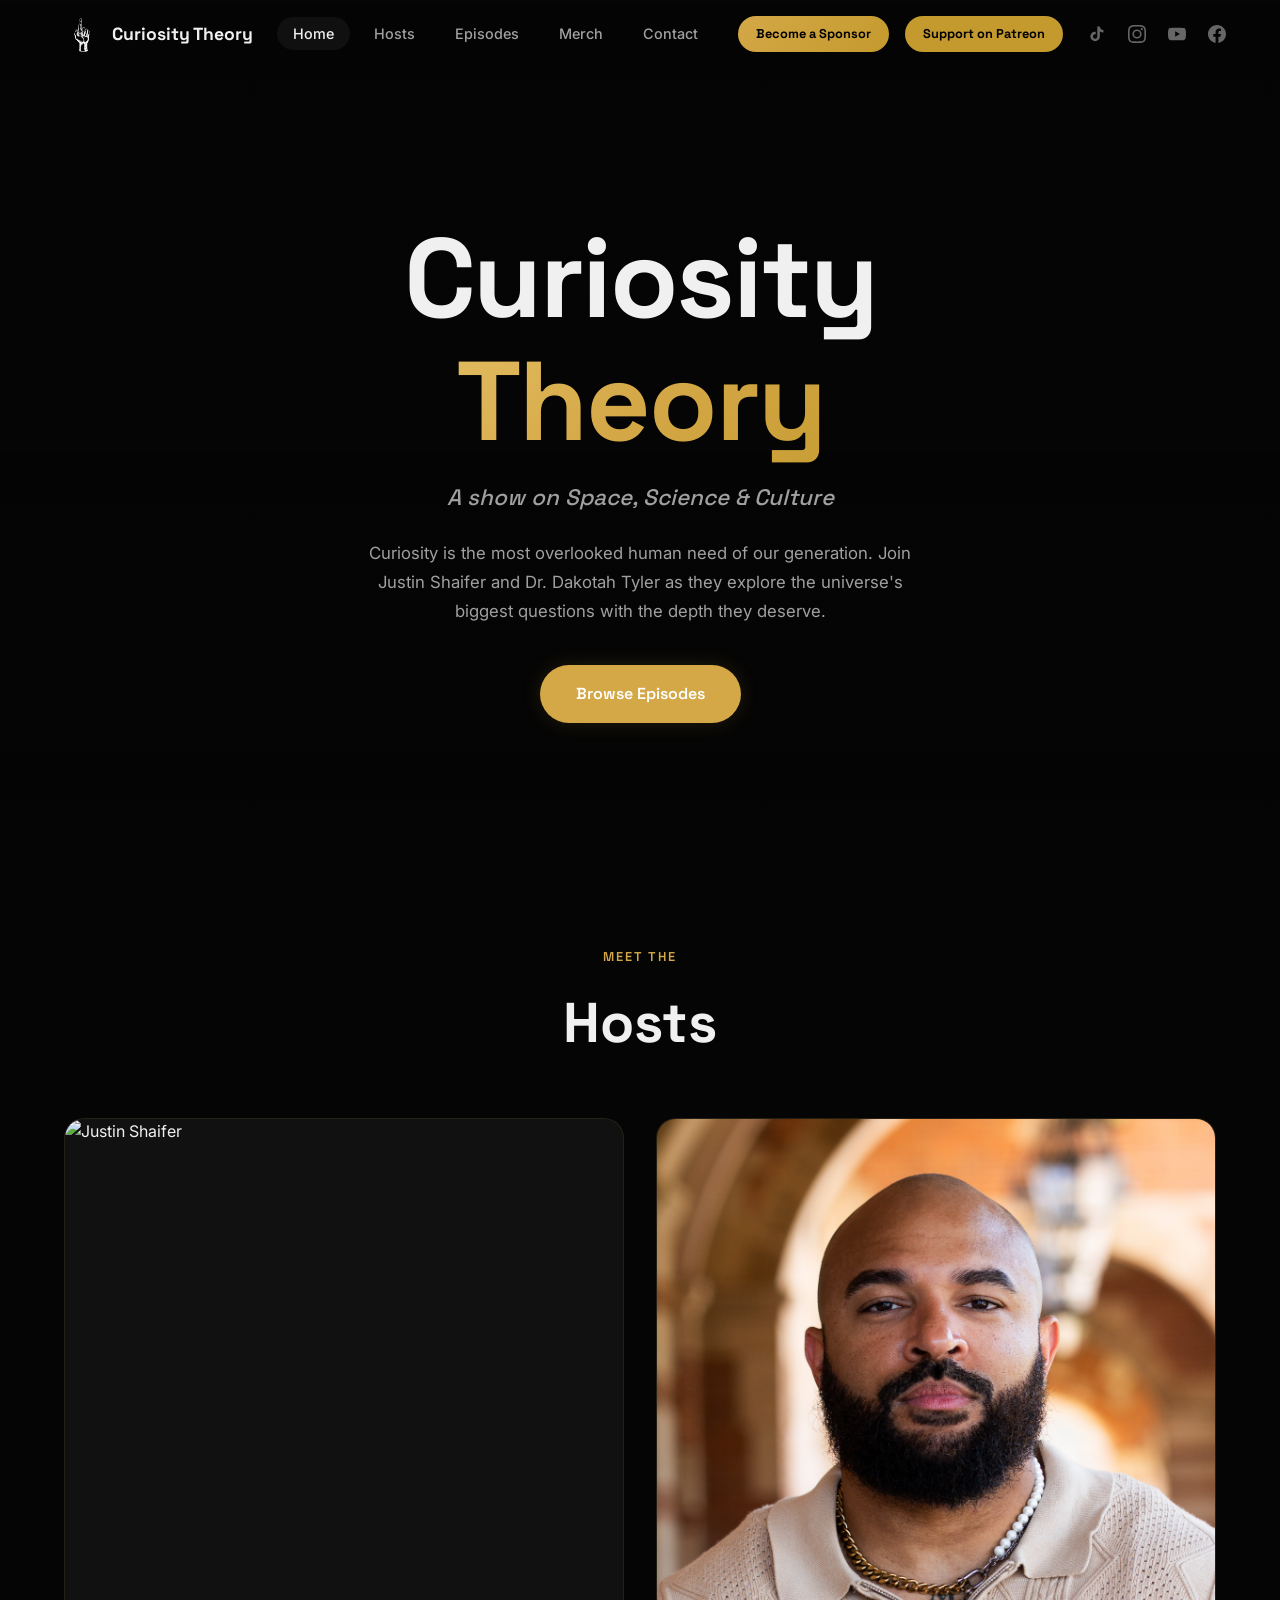
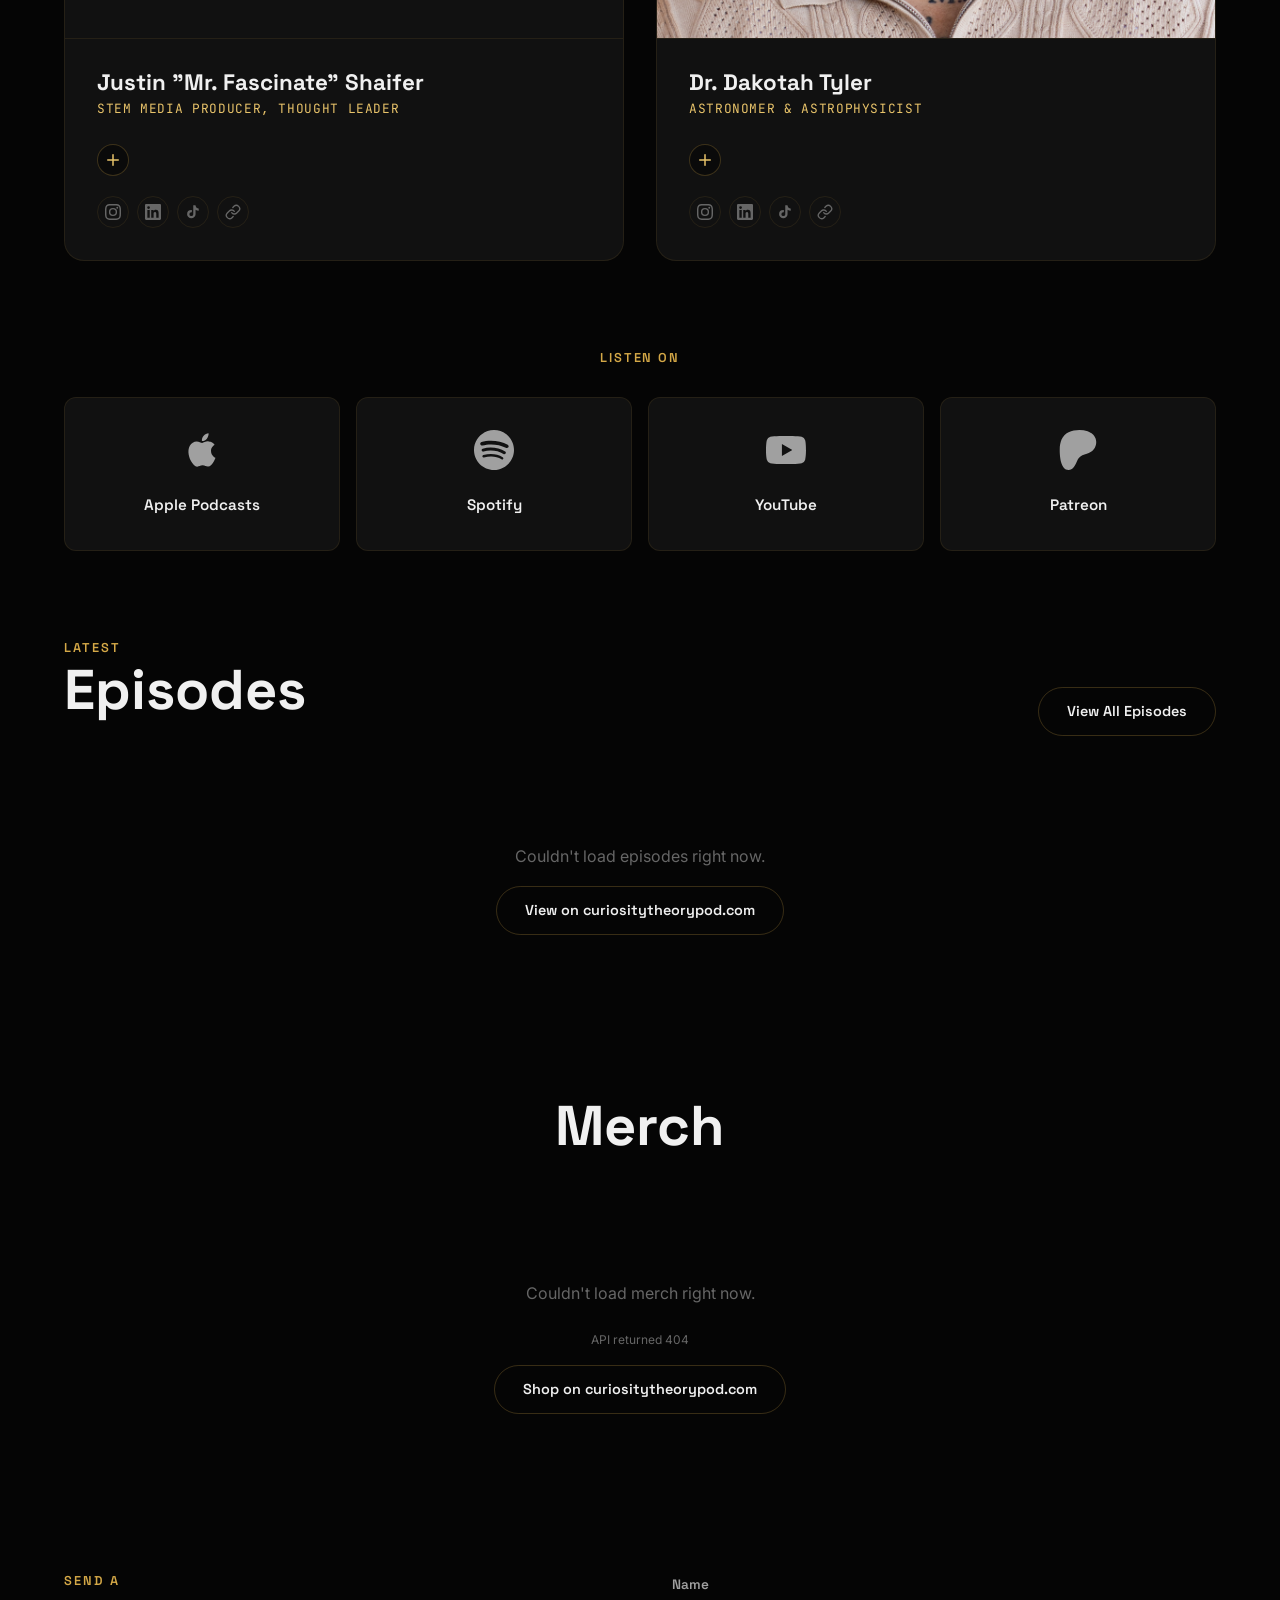
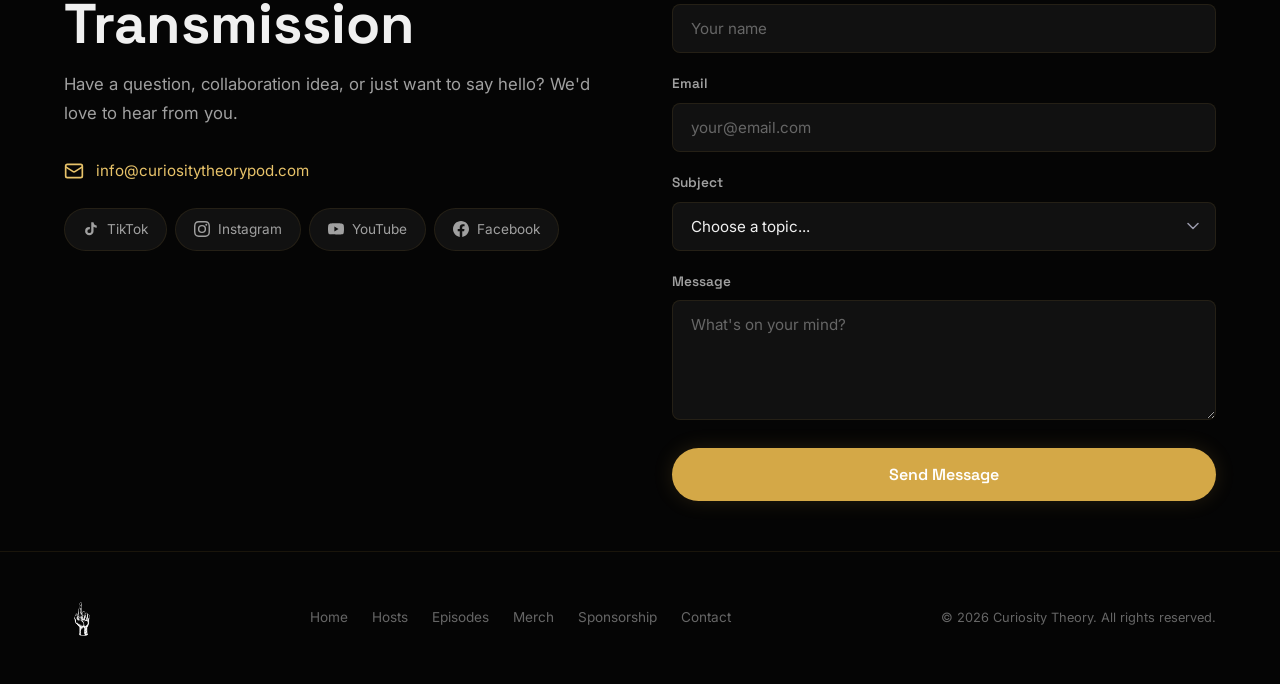
==== curiosity-theory/index.html @ e648d000 "Add sponsorship page with tiers, metrics, reviews, and prominent nav button - Create sponsorship.htm" ====
<!DOCTYPE html>
<html lang="en">
<head>
  <meta charset="UTF-8">
  <meta name="viewport" content="width=device-width, initial-scale=1.0">
  <title>Curiosity Theory Podcast — Wonder with Rigor</title>
  <meta name="description" content="Join Justin Shaifer and Dr. Dakotah Tyler as they explore space, science, and culture with the depth they deserve. Young, Black, and Rigorous.">
  <meta name="keywords" content="Curiosity Theory, podcast, science, space, culture, Justin Shaifer, Dakotah Tyler, Black scientists, STEM">
  <meta name="author" content="Curiosity Theory">
  <meta name="theme-color" content="#0a0a0f">
  <link rel="canonical" href="https://curiositytheorypod.com">

  <!-- Open Graph -->
  <meta property="og:type" content="website">
  <meta property="og:title" content="Curiosity Theory Podcast — Wonder with Rigor">
  <meta property="og:description" content="Join Justin Shaifer and Dr. Dakotah Tyler as they explore space, science, and culture with the depth they deserve.">
  <meta property="og:url" content="https://curiositytheorypod.com">
  <meta property="og:image" content="https://curiositytheorypod.com/the-hand-outline.png">
  <meta property="og:site_name" content="Curiosity Theory">

  <!-- Twitter Card -->
  <meta name="twitter:card" content="summary">
  <meta name="twitter:title" content="Curiosity Theory Podcast — Wonder with Rigor">
  <meta name="twitter:description" content="Join Justin Shaifer and Dr. Dakotah Tyler as they explore space, science, and culture with the depth they deserve.">
  <meta name="twitter:image" content="https://curiositytheorypod.com/the-hand-outline.png">
  <link rel="preconnect" href="https://fonts.googleapis.com">
  <link rel="preconnect" href="https://fonts.gstatic.com" crossorigin>
  <link href="https://fonts.googleapis.com/css2?family=Space+Grotesk:wght@400;500;600;700&family=Inter:wght@400;500;600&family=JetBrains+Mono:wght@400;500&display=swap" rel="stylesheet">
  <link rel="icon" type="image/png" href="the-hand-outline.png">
  <link rel="stylesheet" href="styles.css">
</head>
<body>
  <!-- Video background -->
  <div id="video-bg">
    <video autoplay muted loop playsinline>
      <source src="into-the-void-journey-through-space-SBV-308483594-HD.mp4" type="video/mp4">
    </video>
    <div id="video-bg-overlay"></div>
  </div>

  <!-- Navigation -->
  <nav class="navbar" id="navbar">
    <div class="nav-inner">
      <a href="#" class="nav-logo">
        <img src="the-hand-outline.png" alt="CT" class="logo-icon-img">
        <span class="logo-text">Curiosity Theory</span>
      </a>
      <ul class="nav-links" id="navLinks">
        <li><a href="#home" class="nav-link active">Home</a></li>
        <li><a href="#hosts" class="nav-link">Hosts</a></li>
        <li><a href="#episodes" class="nav-link">Episodes</a></li>
        <li><a href="#merch" class="nav-link">Merch</a></li>
        <li><a href="#contact" class="nav-link">Contact</a></li>
      </ul>
      <div class="nav-actions">
        <a href="sponsorship.html" class="btn btn-sponsor btn-sm">Become a Sponsor</a>
        <a href="https://www.patreon.com/curiositytheory" target="_blank" rel="noopener" class="btn btn-accent btn-sm">Support on Patreon</a>
        <div class="nav-socials">
          <a href="https://www.tiktok.com/@curiositytheorypod" target="_blank" rel="noopener" aria-label="TikTok" class="social-icon">
            <svg width="18" height="18" viewBox="0 0 24 24" fill="currentColor"><path d="M19.59 6.69a4.83 4.83 0 01-3.77-4.25V2h-3.45v13.67a2.89 2.89 0 01-2.88 2.5 2.89 2.89 0 01-2.89-2.89 2.89 2.89 0 012.89-2.89c.28 0 .54.04.79.1v-3.5a6.37 6.37 0 00-.79-.05A6.34 6.34 0 003.15 15.2a6.34 6.34 0 006.34 6.34 6.34 6.34 0 006.34-6.34V8.56a8.24 8.24 0 004.76 1.49V6.69h-1z"/></svg>
          </a>
          <a href="https://www.instagram.com/curiositytheorypod" target="_blank" rel="noopener" aria-label="Instagram" class="social-icon">
            <svg width="18" height="18" viewBox="0 0 24 24" fill="currentColor"><path d="M12 2.163c3.204 0 3.584.012 4.85.07 3.252.148 4.771 1.691 4.919 4.919.058 1.265.069 1.645.069 4.849 0 3.205-.012 3.584-.069 4.849-.149 3.225-1.664 4.771-4.919 4.919-1.266.058-1.644.07-4.85.07-3.204 0-3.584-.012-4.849-.07-3.26-.149-4.771-1.699-4.919-4.92-.058-1.265-.07-1.644-.07-4.849 0-3.204.013-3.583.07-4.849.149-3.227 1.664-4.771 4.919-4.919 1.266-.057 1.645-.069 4.849-.069zM12 0C8.741 0 8.333.014 7.053.072 2.695.272.273 2.69.073 7.052.014 8.333 0 8.741 0 12c0 3.259.014 3.668.072 4.948.2 4.358 2.618 6.78 6.98 6.98C8.333 23.986 8.741 24 12 24c3.259 0 3.668-.014 4.948-.072 4.354-.2 6.782-2.618 6.979-6.98.059-1.28.073-1.689.073-4.948 0-3.259-.014-3.667-.072-4.947-.196-4.354-2.617-6.78-6.979-6.98C15.668.014 15.259 0 12 0zm0 5.838a6.162 6.162 0 100 12.324 6.162 6.162 0 000-12.324zM12 16a4 4 0 110-8 4 4 0 010 8zm6.406-11.845a1.44 1.44 0 100 2.881 1.44 1.44 0 000-2.881z"/></svg>
          </a>
          <a href="https://www.youtube.com/@curiositytheorypod" target="_blank" rel="noopener" aria-label="YouTube" class="social-icon">
            <svg width="18" height="18" viewBox="0 0 24 24" fill="currentColor"><path d="M23.498 6.186a3.016 3.016 0 00-2.122-2.136C19.505 3.545 12 3.545 12 3.545s-7.505 0-9.377.505A3.017 3.017 0 00.502 6.186C0 8.07 0 12 0 12s0 3.93.502 5.814a3.016 3.016 0 002.122 2.136c1.871.505 9.376.505 9.376.505s7.505 0 9.377-.505a3.015 3.015 0 002.122-2.136C24 15.93 24 12 24 12s0-3.93-.502-5.814zM9.545 15.568V8.432L15.818 12l-6.273 3.568z"/></svg>
          </a>
          <a href="https://www.facebook.com/p/Curiosity-Theory-61577271295288/" target="_blank" rel="noopener" aria-label="Facebook" class="social-icon">
            <svg width="18" height="18" viewBox="0 0 24 24" fill="currentColor"><path d="M24 12.073c0-6.627-5.373-12-12-12s-12 5.373-12 12c0 5.99 4.388 10.954 10.125 11.854v-8.385H7.078v-3.47h3.047V9.43c0-3.007 1.792-4.669 4.533-4.669 1.312 0 2.686.235 2.686.235v2.953H15.83c-1.491 0-1.956.925-1.956 1.874v2.25h3.328l-.532 3.47h-2.796v8.385C19.612 23.027 24 18.062 24 12.073z"/></svg>
          </a>
        </div>
      </div>
      <button class="mobile-toggle" id="mobileToggle" aria-label="Toggle menu">
        <span></span><span></span><span></span>
      </button>
    </div>
  </nav>

  <!-- Hero Section -->
  <section class="hero" id="home">
    <div class="hero-video-wrapper">
      <video class="hero-video" autoplay muted loop playsinline>
        <source src="Curiosity%20Theory.mp4" type="video/mp4">
      </video>
      <div class="hero-video-overlay"></div>
    </div>
    <div class="hero-content">
      <h1 class="hero-title">
        <span class="title-line">Curiosity</span>
        <span class="title-line accent">Theory</span>
      </h1>
      <p class="hero-tagline">A show on Space, Science &amp; Culture</p>
      <p class="hero-description">
        Curiosity is the most overlooked human need of our generation.
        Join Justin Shaifer and Dr. Dakotah Tyler as they explore the universe's
        biggest questions with the depth they deserve.
      </p>
      <div class="hero-cta">
        <a href="#episodes" class="btn btn-primary btn-lg">Browse Episodes</a>
      </div>
    </div>
  </section>

  <!-- Hosts Section -->
  <section class="hosts" id="hosts">
    <div class="container">
      <div class="section-header centered">
        <h2 class="section-label">Meet the</h2>
        <h3 class="section-title">Hosts</h3>
      </div>
      <div class="host-grid">
        <div class="host-card">
          <div class="host-image-wrapper">
            <img src="DSC00633.jpg" alt="Justin Shaifer" class="host-image">
          </div>
          <div class="host-info">
            <h4 class="host-name">Justin "Mr. Fascinate" Shaifer</h4>
            <p class="host-title">STEM Media Producer, Thought Leader</p>
            <div class="host-bio-wrapper">
              <p class="host-bio">
                Justin "Mr. Fascinate" Shaifer is the Science and Technology thought leader, STEM educator, media personality and keynote speaker on a mission to empower the world with innovation. At Fascinate Media, he serves as both executive producer and on-camera talent, creating inspiring content about innovation, AI &amp; STEM literacy, and the Future of Work. His roster of past clients and collaborators include LinkedIn, Intuit, NVIDIA, Google, PBS, Bill Nye the Science Guy, and Al Roker.
              </p>
              <button class="host-bio-toggle" aria-label="Expand bio">
                <svg width="18" height="18" viewBox="0 0 24 24" fill="none" stroke="currentColor" stroke-width="2" stroke-linecap="round"><line x1="12" y1="5" x2="12" y2="19"/><line x1="5" y1="12" x2="19" y2="12"/></svg>
              </button>
            </div>
            <div class="host-socials">
              <a href="https://www.instagram.com/mr.fascinate" target="_blank" rel="noopener" class="social-icon-sm" aria-label="Instagram">
                <svg width="16" height="16" viewBox="0 0 24 24" fill="currentColor"><path d="M12 2.163c3.204 0 3.584.012 4.85.07 3.252.148 4.771 1.691 4.919 4.919.058 1.265.069 1.645.069 4.849 0 3.205-.012 3.584-.069 4.849-.149 3.225-1.664 4.771-4.919 4.919-1.266.058-1.644.07-4.85.07-3.204 0-3.584-.012-4.849-.07-3.26-.149-4.771-1.699-4.919-4.92-.058-1.265-.07-1.644-.07-4.849 0-3.204.013-3.583.07-4.849.149-3.227 1.664-4.771 4.919-4.919 1.266-.057 1.645-.069 4.849-.069zM12 0C8.741 0 8.333.014 7.053.072 2.695.272.273 2.69.073 7.052.014 8.333 0 8.741 0 12c0 3.259.014 3.668.072 4.948.2 4.358 2.618 6.78 6.98 6.98C8.333 23.986 8.741 24 12 24c3.259 0 3.668-.014 4.948-.072 4.354-.2 6.782-2.618 6.979-6.98.059-1.28.073-1.689.073-4.948 0-3.259-.014-3.667-.072-4.947-.196-4.354-2.617-6.78-6.979-6.98C15.668.014 15.259 0 12 0zm0 5.838a6.162 6.162 0 100 12.324 6.162 6.162 0 000-12.324zM12 16a4 4 0 110-8 4 4 0 010 8zm6.406-11.845a1.44 1.44 0 100 2.881 1.44 1.44 0 000-2.881z"/></svg>
              </a>
              <a href="https://www.linkedin.com/in/jshaifer/" target="_blank" rel="noopener" class="social-icon-sm" aria-label="LinkedIn">
                <svg width="16" height="16" viewBox="0 0 24 24" fill="currentColor"><path d="M20.447 20.452h-3.554v-5.569c0-1.328-.027-3.037-1.852-3.037-1.853 0-2.136 1.445-2.136 2.939v5.667H9.351V9h3.414v1.561h.046c.477-.9 1.637-1.85 3.37-1.85 3.601 0 4.267 2.37 4.267 5.455v6.286zM5.337 7.433a2.062 2.062 0 01-2.063-2.065 2.064 2.064 0 112.063 2.065zm1.782 13.019H3.555V9h3.564v11.452zM22.225 0H1.771C.792 0 0 .774 0 1.729v20.542C0 23.227.792 24 1.771 24h20.451C23.2 24 24 23.227 24 22.271V1.729C24 .774 23.2 0 22.222 0h.003z"/></svg>
              </a>
              <a href="https://www.tiktok.com/@mr.fascinate" target="_blank" rel="noopener" class="social-icon-sm" aria-label="TikTok">
                <svg width="16" height="16" viewBox="0 0 24 24" fill="currentColor"><path d="M19.59 6.69a4.83 4.83 0 01-3.77-4.25V2h-3.45v13.67a2.89 2.89 0 01-2.88 2.5 2.89 2.89 0 01-2.89-2.89 2.89 2.89 0 012.89-2.89c.28 0 .54.04.79.1v-3.5a6.37 6.37 0 00-.79-.05A6.34 6.34 0 003.15 15.2a6.34 6.34 0 006.34 6.34 6.34 6.34 0 006.34-6.34V8.56a8.24 8.24 0 004.76 1.49V6.69h-1z"/></svg>
              </a>
              <a href="https://www.justinshaifer.com/" target="_blank" rel="noopener" class="social-icon-sm" aria-label="Website">
                <svg width="16" height="16" viewBox="0 0 24 24" fill="none" stroke="currentColor" stroke-width="2" stroke-linecap="round" stroke-linejoin="round"><path d="M10 13a5 5 0 007.54.54l3-3a5 5 0 00-7.07-7.07l-1.72 1.71"/><path d="M14 11a5 5 0 00-7.54-.54l-3 3a5 5 0 007.07 7.07l1.71-1.71"/></svg>
              </a>
            </div>
          </div>
        </div>
        <div class="host-card">
          <div class="host-image-wrapper">
            <img src="DSC00564-2.jpg" alt="Dr. Dakotah Tyler" class="host-image">
          </div>
          <div class="host-info">
            <h4 class="host-name">Dr. Dakotah Tyler</h4>
            <p class="host-title">Astronomer &amp; Astrophysicist</p>
            <div class="host-bio-wrapper">
              <p class="host-bio">
                Dakotah Tyler went from Division I college football to studying the universe, trading the gridiron for galaxies after an injury redirected his path. He earned a PhD in Astronomy and astrophysics at UCLA, where he researched exoplanets and the evolution of planetary systems using some of the most advanced telescopes on Earth.
              </p>
              <button class="host-bio-toggle" aria-label="Expand bio">
                <svg width="18" height="18" viewBox="0 0 24 24" fill="none" stroke="currentColor" stroke-width="2" stroke-linecap="round"><line x1="12" y1="5" x2="12" y2="19"/><line x1="5" y1="12" x2="19" y2="12"/></svg>
              </button>
            </div>
            <div class="host-socials">
              <a href="https://www.instagram.com/dr.starkid" target="_blank" rel="noopener" class="social-icon-sm" aria-label="Instagram">
                <svg width="16" height="16" viewBox="0 0 24 24" fill="currentColor"><path d="M12 2.163c3.204 0 3.584.012 4.85.07 3.252.148 4.771 1.691 4.919 4.919.058 1.265.069 1.645.069 4.849 0 3.205-.012 3.584-.069 4.849-.149 3.225-1.664 4.771-4.919 4.919-1.266.058-1.644.07-4.85.07-3.204 0-3.584-.012-4.849-.07-3.26-.149-4.771-1.699-4.919-4.92-.058-1.265-.07-1.644-.07-4.849 0-3.204.013-3.583.07-4.849.149-3.227 1.664-4.771 4.919-4.919 1.266-.057 1.645-.069 4.849-.069zM12 0C8.741 0 8.333.014 7.053.072 2.695.272.273 2.69.073 7.052.014 8.333 0 8.741 0 12c0 3.259.014 3.668.072 4.948.2 4.358 2.618 6.78 6.98 6.98C8.333 23.986 8.741 24 12 24c3.259 0 3.668-.014 4.948-.072 4.354-.2 6.782-2.618 6.979-6.98.059-1.28.073-1.689.073-4.948 0-3.259-.014-3.667-.072-4.947-.196-4.354-2.617-6.78-6.979-6.98C15.668.014 15.259 0 12 0zm0 5.838a6.162 6.162 0 100 12.324 6.162 6.162 0 000-12.324zM12 16a4 4 0 110-8 4 4 0 010 8zm6.406-11.845a1.44 1.44 0 100 2.881 1.44 1.44 0 000-2.881z"/></svg>
              </a>
              <a href="https://www.linkedin.com/in/dakotahtyler/" target="_blank" rel="noopener" class="social-icon-sm" aria-label="LinkedIn">
                <svg width="16" height="16" viewBox="0 0 24 24" fill="currentColor"><path d="M20.447 20.452h-3.554v-5.569c0-1.328-.027-3.037-1.852-3.037-1.853 0-2.136 1.445-2.136 2.939v5.667H9.351V9h3.414v1.561h.046c.477-.9 1.637-1.85 3.37-1.85 3.601 0 4.267 2.37 4.267 5.455v6.286zM5.337 7.433a2.062 2.062 0 01-2.063-2.065 2.064 2.064 0 112.063 2.065zm1.782 13.019H3.555V9h3.564v11.452zM22.225 0H1.771C.792 0 0 .774 0 1.729v20.542C0 23.227.792 24 1.771 24h20.451C23.2 24 24 23.227 24 22.271V1.729C24 .774 23.2 0 22.222 0h.003z"/></svg>
              </a>
              <a href="https://www.tiktok.com/@dr.starkid" target="_blank" rel="noopener" class="social-icon-sm" aria-label="TikTok">
                <svg width="16" height="16" viewBox="0 0 24 24" fill="currentColor"><path d="M19.59 6.69a4.83 4.83 0 01-3.77-4.25V2h-3.45v13.67a2.89 2.89 0 01-2.88 2.5 2.89 2.89 0 01-2.89-2.89 2.89 2.89 0 012.89-2.89c.28 0 .54.04.79.1v-3.5a6.37 6.37 0 00-.79-.05A6.34 6.34 0 003.15 15.2a6.34 6.34 0 006.34 6.34 6.34 6.34 0 006.34-6.34V8.56a8.24 8.24 0 004.76 1.49V6.69h-1z"/></svg>
              </a>
              <a href="https://www.dakotahtyler.com/" target="_blank" rel="noopener" class="social-icon-sm" aria-label="Website">
                <svg width="16" height="16" viewBox="0 0 24 24" fill="none" stroke="currentColor" stroke-width="2" stroke-linecap="round" stroke-linejoin="round"><path d="M10 13a5 5 0 007.54.54l3-3a5 5 0 00-7.07-7.07l-1.72 1.71"/><path d="M14 11a5 5 0 00-7.54-.54l-3 3a5 5 0 007.07 7.07l1.71-1.71"/></svg>
              </a>
            </div>
          </div>
        </div>
      </div>
    </div>
  </section>

  <!-- Listen Platforms -->
  <section class="platforms" id="listen">
    <div class="container">
      <h2 class="section-label">Listen On</h2>
      <div class="platform-grid">
        <a href="https://podcasts.apple.com/us/podcast/curiosity-theory/id1819324192" class="platform-card" target="_blank" rel="noopener">
          <div class="platform-icon">
            <svg width="40" height="40" viewBox="0 0 24 24" fill="currentColor"><path d="M18.71 19.5c-.83 1.24-1.71 2.45-3.05 2.47-1.34.03-1.77-.79-3.29-.79-1.53 0-2 .77-3.27.82-1.31.05-2.3-1.32-3.14-2.53C4.25 17 2.94 12.45 4.7 9.39c.87-1.52 2.43-2.48 4.12-2.51 1.28-.02 2.5.87 3.29.87.78 0 2.26-1.07 3.8-.91.65.03 2.47.26 3.64 1.98-.09.06-2.17 1.28-2.15 3.81.03 3.02 2.65 4.03 2.68 4.04-.03.07-.42 1.44-1.38 2.83M13 3.5c.73-.83 1.94-1.46 2.94-1.5.13 1.17-.34 2.35-1.04 3.19-.69.85-1.83 1.51-2.95 1.42-.15-1.15.41-2.35 1.05-3.11z"/></svg>
          </div>
          <span class="platform-name">Apple Podcasts</span>
        </a>
        <a href="https://open.spotify.com/show/0Jj2FnuCi4WYOl66aHd7is" class="platform-card" target="_blank" rel="noopener">
          <div class="platform-icon">
            <svg width="40" height="40" viewBox="0 0 24 24" fill="currentColor"><path d="M12 0C5.4 0 0 5.4 0 12s5.4 12 12 12 12-5.4 12-12S18.66 0 12 0zm5.521 17.34c-.24.359-.66.48-1.021.24-2.82-1.74-6.36-2.101-10.561-1.141-.418.122-.779-.179-.899-.539-.12-.421.18-.78.54-.9 4.56-1.021 8.52-.6 11.64 1.32.42.18.479.659.301 1.02zm1.44-3.3c-.301.42-.841.6-1.262.3-3.239-1.98-8.159-2.58-11.939-1.38-.479.12-1.02-.12-1.14-.6-.12-.48.12-1.021.6-1.141C9.6 9.9 15 10.561 18.72 12.84c.361.181.54.78.241 1.2zm.12-3.36C15.24 8.4 8.82 8.16 5.16 9.301c-.6.179-1.2-.181-1.38-.721-.18-.601.18-1.2.72-1.381 4.26-1.26 11.28-1.02 15.721 1.621.539.3.719 1.02.419 1.56-.299.421-1.02.599-1.559.3z"/></svg>
          </div>
          <span class="platform-name">Spotify</span>
        </a>
        <a href="https://www.youtube.com/@curiositytheorypod" class="platform-card" target="_blank" rel="noopener">
          <div class="platform-icon">
            <svg width="40" height="40" viewBox="0 0 24 24" fill="currentColor"><path d="M23.498 6.186a3.016 3.016 0 00-2.122-2.136C19.505 3.545 12 3.545 12 3.545s-7.505 0-9.377.505A3.017 3.017 0 00.502 6.186C0 8.07 0 12 0 12s0 3.93.502 5.814a3.016 3.016 0 002.122 2.136c1.871.505 9.376.505 9.376.505s7.505 0 9.377-.505a3.015 3.015 0 002.122-2.136C24 15.93 24 12 24 12s0-3.93-.502-5.814zM9.545 15.568V8.432L15.818 12l-6.273 3.568z"/></svg>
          </div>
          <span class="platform-name">YouTube</span>
        </a>
        <a href="https://www.patreon.com/curiositytheory" class="platform-card" target="_blank" rel="noopener">
          <div class="platform-icon">
            <svg width="40" height="40" viewBox="0 0 512 512" fill="currentColor"><path d="M489.5 153.8c-.09-65.4-51-119-110.7-138.2-74.2-24-172-20.5-242.8 12.9C50.2 68.9 23.2 157.7 22.2 246.2c-.8 72.8 6.4 264.4 114.5 265.8 80.3 1 92.3-102.5 129.4-152.3 26.4-35.5 60.5-45.5 102.4-55.9 72-17.8 121.1-74.7 121-150z"/></svg>
          </div>
          <span class="platform-name">Patreon</span>
        </a>
      </div>
    </div>
  </section>

  <!-- Latest Episodes -->
  <section class="episodes" id="episodes">
    <div class="container">
      <div class="section-header">
        <div>
          <h2 class="section-label">Latest</h2>
          <h3 class="section-title">Episodes</h3>
        </div>
        <a href="https://www.curiositytheorypod.com/episodes" class="btn btn-outline" target="_blank" rel="noopener">View All Episodes</a>
      </div>
      <div class="episode-list" id="episodeList">
        <div class="episode-loading">
          <div class="loading-spinner"></div>
          <p>Loading latest episodes...</p>
        </div>
      </div>
    </div>
  </section>

  <!-- Merch Section -->
  <section class="merch" id="merch">
    <div class="container">
      <div class="section-header centered">
        <h3 class="section-title">Merch</h3>
      </div>
      <div class="merch-grid" id="merchGrid">
        <div class="merch-loading">
          <div class="loading-spinner"></div>
          <p>Loading merch...</p>
        </div>
      </div>
      <div class="merch-cta" id="merchCta" style="display:none;">
        <a href="#" class="btn btn-primary" id="merchShopLink" target="_blank" rel="noopener">Shop All Merch</a>
      </div>
    </div>
  </section>

  <!-- Contact Section -->
  <section class="contact" id="contact">
    <div class="container">
      <div class="contact-layout">
        <div class="contact-info">
          <h2 class="section-label">Send a</h2>
          <h3 class="section-title">Transmission</h3>
          <p class="contact-text">
            Have a question, collaboration idea, or just want to say hello?
            We'd love to hear from you.
          </p>
          <div class="contact-links">
            <a href="mailto:info@curiositytheorypod.com" class="contact-link">
              <svg width="20" height="20" viewBox="0 0 24 24" fill="none" stroke="currentColor" stroke-width="2"><rect x="2" y="4" width="20" height="16" rx="2"/><path d="m22 7-8.97 5.7a1.94 1.94 0 0 1-2.06 0L2 7"/></svg>
              info@curiositytheorypod.com
            </a>
            <div class="contact-socials">
              <a href="https://www.tiktok.com/@curiositytheorypod" target="_blank" rel="noopener" class="social-pill">
                <svg width="16" height="16" viewBox="0 0 24 24" fill="currentColor"><path d="M19.59 6.69a4.83 4.83 0 01-3.77-4.25V2h-3.45v13.67a2.89 2.89 0 01-2.88 2.5 2.89 2.89 0 01-2.89-2.89 2.89 2.89 0 012.89-2.89c.28 0 .54.04.79.1v-3.5a6.37 6.37 0 00-.79-.05A6.34 6.34 0 003.15 15.2a6.34 6.34 0 006.34 6.34 6.34 6.34 0 006.34-6.34V8.56a8.24 8.24 0 004.76 1.49V6.69h-1z"/></svg>
                TikTok
              </a>
              <a href="https://www.instagram.com/curiositytheorypod" target="_blank" rel="noopener" class="social-pill">
                <svg width="16" height="16" viewBox="0 0 24 24" fill="currentColor"><path d="M12 2.163c3.204 0 3.584.012 4.85.07 3.252.148 4.771 1.691 4.919 4.919.058 1.265.069 1.645.069 4.849 0 3.205-.012 3.584-.069 4.849-.149 3.225-1.664 4.771-4.919 4.919-1.266.058-1.644.07-4.85.07-3.204 0-3.584-.012-4.849-.07-3.26-.149-4.771-1.699-4.919-4.92-.058-1.265-.07-1.644-.07-4.849 0-3.204.013-3.583.07-4.849.149-3.227 1.664-4.771 4.919-4.919 1.266-.057 1.645-.069 4.849-.069zM12 0C8.741 0 8.333.014 7.053.072 2.695.272.273 2.69.073 7.052.014 8.333 0 8.741 0 12c0 3.259.014 3.668.072 4.948.2 4.358 2.618 6.78 6.98 6.98C8.333 23.986 8.741 24 12 24c3.259 0 3.668-.014 4.948-.072 4.354-.2 6.782-2.618 6.979-6.98.059-1.28.073-1.689.073-4.948 0-3.259-.014-3.667-.072-4.947-.196-4.354-2.617-6.78-6.979-6.98C15.668.014 15.259 0 12 0zm0 5.838a6.162 6.162 0 100 12.324 6.162 6.162 0 000-12.324zM12 16a4 4 0 110-8 4 4 0 010 8zm6.406-11.845a1.44 1.44 0 100 2.881 1.44 1.44 0 000-2.881z"/></svg>
                Instagram
              </a>
              <a href="https://www.youtube.com/@curiositytheorypod" target="_blank" rel="noopener" class="social-pill">
                <svg width="16" height="16" viewBox="0 0 24 24" fill="currentColor"><path d="M23.498 6.186a3.016 3.016 0 00-2.122-2.136C19.505 3.545 12 3.545 12 3.545s-7.505 0-9.377.505A3.017 3.017 0 00.502 6.186C0 8.07 0 12 0 12s0 3.93.502 5.814a3.016 3.016 0 002.122 2.136c1.871.505 9.376.505 9.376.505s7.505 0 9.377-.505a3.015 3.015 0 002.122-2.136C24 15.93 24 12 24 12s0-3.93-.502-5.814zM9.545 15.568V8.432L15.818 12l-6.273 3.568z"/></svg>
                YouTube
              </a>
              <a href="https://www.facebook.com/p/Curiosity-Theory-61577271295288/" target="_blank" rel="noopener" class="social-pill">
                <svg width="16" height="16" viewBox="0 0 24 24" fill="currentColor"><path d="M24 12.073c0-6.627-5.373-12-12-12s-12 5.373-12 12c0 5.99 4.388 10.954 10.125 11.854v-8.385H7.078v-3.47h3.047V9.43c0-3.007 1.792-4.669 4.533-4.669 1.312 0 2.686.235 2.686.235v2.953H15.83c-1.491 0-1.956.925-1.956 1.874v2.25h3.328l-.532 3.47h-2.796v8.385C19.612 23.027 24 18.062 24 12.073z"/></svg>
                Facebook
              </a>
            </div>
          </div>
        </div>
        <form class="contact-form" action="https://formspree.io/f/mgonrglv" method="POST">
          <div class="form-group">
            <label for="name">Name</label>
            <input type="text" id="name" name="name" placeholder="Your name" required>
          </div>
          <div class="form-group">
            <label for="email">Email</label>
            <input type="email" id="email" name="email" placeholder="your@email.com" required>
          </div>
          <div class="form-group">
            <label for="subject">Subject</label>
            <select id="subject" name="subject">
              <option value="">Choose a topic...</option>
              <option value="general">General Inquiry</option>
              <option value="collab">Collaboration</option>
              <option value="sponsorship">Sponsorship</option>
              <option value="feedback">Feedback</option>
            </select>
          </div>
          <div class="form-group">
            <label for="message">Message</label>
            <textarea id="message" name="message" rows="4" placeholder="What's on your mind?" required></textarea>
          </div>
          <button type="submit" class="btn btn-primary btn-lg btn-full">Send Message</button>
        </form>
      </div>
    </div>
  </section>

  <!-- Footer -->
  <footer class="footer">
    <div class="container">
      <div class="footer-inner">
        <div class="footer-brand">
          <img src="the-hand-outline.png" alt="CT" class="logo-icon-img">
        </div>
        <div class="footer-links">
          <a href="#home">Home</a>
          <a href="#hosts">Hosts</a>
          <a href="#episodes">Episodes</a>
          <a href="#merch">Merch</a>
          <a href="sponsorship.html">Sponsorship</a>
          <a href="#contact">Contact</a>
        </div>
        <p class="footer-copy">&copy; 2026 Curiosity Theory. All rights reserved.</p>
      </div>
    </div>
  </footer>

  <script src="script.js"></script>
</body>
</html>
---- curiosity-theory/styles.css ----
/* ============================================
   CURIOSITY THEORY — Redesigned Stylesheet
   ============================================ */

/* --- Reset & Base --- */
*, *::before, *::after {
  margin: 0;
  padding: 0;
  box-sizing: border-box;
}

:root {
  --bg-primary: #050505;
  --bg-secondary: #0a0a0a;
  --bg-card: #111111;
  --bg-card-hover: #1a1a1a;
  --text-primary: #f0f0f0;
  --text-secondary: #a0a0a0;
  --text-muted: #666666;
  --accent: #d4a847;
  --accent-light: #e8c36a;
  --accent-glow: rgba(212, 168, 71, 0.15);
  --accent-warm: #c49a2e;
  --border: rgba(212, 168, 71, 0.1);
  --border-hover: rgba(212, 168, 71, 0.25);
  --radius-sm: 8px;
  --radius-md: 12px;
  --radius-lg: 20px;
  --radius-full: 100px;
  --shadow: 0 4px 24px rgba(0, 0, 0, 0.5);
  --transition: 0.25s cubic-bezier(0.4, 0, 0.2, 1);
  --container: 1200px;
}

html {
  scroll-behavior: smooth;
  -webkit-font-smoothing: antialiased;
  -moz-osx-font-smoothing: grayscale;
}

body {
  font-family: 'Inter', -apple-system, BlinkMacSystemFont, sans-serif;
  background: var(--bg-primary);
  color: var(--text-primary);
  line-height: 1.6;
  overflow-x: hidden;
}

#video-bg {
  position: fixed;
  top: 0;
  left: 0;
  width: 100%;
  height: 100%;
  z-index: 0;
  pointer-events: none;
  overflow: hidden;
}

#video-bg video {
  width: 100%;
  height: 100%;
  object-fit: cover;
}

#video-bg-overlay {
  position: absolute;
  top: 0;
  left: 0;
  width: 100%;
  height: 100%;
  background: rgba(5, 5, 5, 0.45);
}

.container {
  max-width: var(--container);
  margin: 0 auto;
  padding: 0 24px;
}

a {
  color: inherit;
  text-decoration: none;
}

img {
  max-width: 100%;
  display: block;
}

/* --- Typography --- */
h1, h2, h3, h4, h5 {
  font-family: 'Space Grotesk', sans-serif;
  font-weight: 700;
  line-height: 1.1;
}

.section-label {
  font-size: 0.8rem;
  font-weight: 600;
  text-transform: uppercase;
  letter-spacing: 0.15em;
  color: var(--accent);
  margin-bottom: 4px;
}

.section-title {
  font-size: clamp(2rem, 5vw, 3.5rem);
  color: var(--text-primary);
  margin-bottom: 16px;
}

.section-subtitle {
  font-size: 1.1rem;
  color: var(--text-secondary);
  font-style: italic;
}

.section-header {
  display: flex;
  align-items: flex-end;
  justify-content: space-between;
  margin-bottom: 48px;
  gap: 24px;
  flex-wrap: wrap;
}

.section-header.centered {
  flex-direction: column;
  align-items: center;
  text-align: center;
}

/* --- Buttons --- */
.btn {
  display: inline-flex;
  align-items: center;
  gap: 8px;
  font-family: 'Space Grotesk', sans-serif;
  font-weight: 600;
  font-size: 0.9rem;
  padding: 12px 28px;
  border-radius: var(--radius-full);
  border: none;
  cursor: pointer;
  transition: all var(--transition);
  white-space: nowrap;
  text-decoration: none;
}

.btn-primary {
  background: var(--accent);
  color: #fff;
  box-shadow: 0 0 20px var(--accent-glow);
}
.btn-primary:hover {
  background: var(--accent-light);
  box-shadow: 0 0 30px rgba(212, 168, 71, 0.3);
  transform: translateY(-2px);
}

.btn-outline {
  background: transparent;
  color: var(--text-primary);
  border: 1px solid var(--border-hover);
}
.btn-outline:hover {
  border-color: var(--accent);
  color: var(--accent-light);
  background: var(--accent-glow);
}

.btn-accent {
  background: var(--accent-warm);
  color: #000;
  font-weight: 700;
}
.btn-accent:hover {
  background: var(--accent-light);
  transform: translateY(-1px);
}

.btn-sponsor {
  background: linear-gradient(135deg, var(--accent), var(--accent-warm));
  color: #000;
  font-weight: 700;
  border: none;
  animation: sponsor-glow 2s ease-in-out infinite alternate;
}
.btn-sponsor:hover {
  background: linear-gradient(135deg, var(--accent-light), var(--accent));
  transform: translateY(-1px);
  box-shadow: 0 0 24px rgba(212, 168, 71, 0.4);
}
@keyframes sponsor-glow {
  from { box-shadow: 0 0 8px rgba(212, 168, 71, 0.2); }
  to { box-shadow: 0 0 18px rgba(212, 168, 71, 0.45); }
}

.btn-sm {
  padding: 8px 18px;
  font-size: 0.8rem;
}

.btn-lg {
  padding: 16px 36px;
  font-size: 1rem;
}

.btn-full {
  width: 100%;
  justify-content: center;
}

.btn-play {
  display: inline-flex;
  align-items: center;
  gap: 6px;
  background: var(--accent-glow);
  color: var(--accent-light);
  border: 1px solid rgba(212, 168, 71, 0.2);
  padding: 8px 20px;
  border-radius: var(--radius-full);
  font-family: 'Space Grotesk', sans-serif;
  font-weight: 600;
  font-size: 0.85rem;
  cursor: pointer;
  transition: all var(--transition);
}
.btn-play:hover {
  background: var(--accent);
  color: #000;
  border-color: var(--accent);
}

/* --- Navigation --- */
.navbar {
  position: fixed;
  top: 0;
  left: 0;
  right: 0;
  z-index: 1000;
  padding: 16px 0;
  transition: all var(--transition);
  background: transparent;
}

.navbar.scrolled {
  background: rgba(5, 5, 5, 0.92);
  backdrop-filter: blur(20px);
  -webkit-backdrop-filter: blur(20px);
  border-bottom: 1px solid var(--border);
  padding: 10px 0;
}

.nav-inner {
  max-width: var(--container);
  margin: 0 auto;
  padding: 0 24px;
  display: flex;
  align-items: center;
  justify-content: space-between;
  gap: 24px;
}

.nav-logo {
  display: flex;
  align-items: center;
  gap: 12px;
  font-family: 'Space Grotesk', sans-serif;
  font-weight: 700;
  font-size: 1.1rem;
  color: var(--text-primary);
  flex-shrink: 0;
}

.logo-icon-img {
  width: 36px;
  height: 36px;
  object-fit: contain;
  filter: brightness(0) invert(1);
}

.nav-links {
  display: flex;
  list-style: none;
  gap: 8px;
}

.nav-link {
  padding: 8px 16px;
  font-size: 0.9rem;
  font-weight: 500;
  color: var(--text-secondary);
  border-radius: var(--radius-full);
  transition: all var(--transition);
}

.nav-link:hover,
.nav-link.active {
  color: var(--text-primary);
  background: rgba(255, 255, 255, 0.05);
}

.nav-actions {
  display: flex;
  align-items: center;
  gap: 16px;
  flex-shrink: 0;
}

.nav-socials {
  display: flex;
  gap: 4px;
}

.social-icon {
  display: flex;
  align-items: center;
  justify-content: center;
  width: 36px;
  height: 36px;
  border-radius: var(--radius-full);
  color: var(--text-muted);
  transition: all var(--transition);
}
.social-icon:hover {
  color: var(--text-primary);
  background: rgba(255, 255, 255, 0.05);
}

.mobile-toggle {
  display: none;
  flex-direction: column;
  gap: 5px;
  background: none;
  border: none;
  cursor: pointer;
  padding: 4px;
}
.mobile-toggle span {
  display: block;
  width: 24px;
  height: 2px;
  background: var(--text-primary);
  border-radius: 2px;
  transition: all var(--transition);
}
.mobile-toggle.open span:nth-child(1) {
  transform: rotate(45deg) translate(5px, 5px);
}
.mobile-toggle.open span:nth-child(2) {
  opacity: 0;
}
.mobile-toggle.open span:nth-child(3) {
  transform: rotate(-45deg) translate(5px, -5px);
}

/* --- Hero --- */
.hero {
  position: relative;
  z-index: 1;
  min-height: 100vh;
  display: flex;
  align-items: center;
  justify-content: center;
  text-align: center;
  padding: 120px 24px 80px;
  overflow: hidden;
}

.hero-video-wrapper {
  position: absolute;
  top: 0;
  left: 0;
  width: 100%;
  height: 100%;
  z-index: -1;
}

.hero-video {
  width: 100%;
  height: 100%;
  object-fit: cover;
}

.hero-video-overlay {
  position: absolute;
  top: 0;
  left: 0;
  width: 100%;
  height: 100%;
  background: linear-gradient(
    to bottom,
    rgba(5, 5, 5, 0.4) 0%,
    rgba(5, 5, 5, 0.6) 50%,
    rgba(5, 5, 5, 0.9) 100%
  );
}

.hero-content {
  position: relative;
  max-width: 800px;
}

.hero-title {
  font-size: clamp(3.5rem, 10vw, 7rem);
  margin-bottom: 16px;
  letter-spacing: -0.02em;
}

.title-line {
  display: block;
}

.title-line.accent {
  display: flex;
  align-items: center;
  justify-content: center;
  gap: 0.15em;
  background: linear-gradient(135deg, #e8c36a, #d4a847, #c49a2e);
  -webkit-background-clip: text;
  -webkit-text-fill-color: transparent;
  background-clip: text;
}

.hero-hand-img {
  height: 0.85em;
  width: auto;
  display: inline-block;
  vertical-align: baseline;
  filter: brightness(0) invert(1);
  opacity: 0.9;
}

.hero-tagline {
  font-family: 'Space Grotesk', sans-serif;
  font-size: 1.4rem;
  font-weight: 500;
  color: var(--text-secondary);
  margin-bottom: 24px;
  font-style: italic;
}

.hero-description {
  font-size: 1.05rem;
  color: var(--text-secondary);
  max-width: 560px;
  margin: 0 auto 40px;
  line-height: 1.7;
}

.hero-cta {
  display: flex;
  gap: 16px;
  justify-content: center;
  flex-wrap: wrap;
}

/* --- Platforms --- */
.platforms {
  position: relative;
  z-index: 1;
  padding: 40px 0;
  text-align: center;
}

.platform-grid {
  display: grid;
  grid-template-columns: repeat(4, 1fr);
  gap: 16px;
  margin-top: 32px;
}

.platform-card {
  display: flex;
  flex-direction: column;
  align-items: center;
  gap: 16px;
  padding: 32px 20px;
  background: var(--bg-card);
  border: 1px solid var(--border);
  border-radius: var(--radius-md);
  transition: all var(--transition);
}
.platform-card:hover {
  background: var(--bg-card-hover);
  border-color: var(--border-hover);
  transform: translateY(-4px);
  box-shadow: var(--shadow);
}

.platform-icon {
  color: var(--text-secondary);
  transition: color var(--transition);
}
.platform-card:hover .platform-icon {
  color: var(--accent-light);
}

.platform-name {
  font-family: 'Space Grotesk', sans-serif;
  font-weight: 600;
  font-size: 0.95rem;
  color: var(--text-primary);
}

/* --- Episodes --- */
.episodes {
  position: relative;
  z-index: 1;
  padding: 50px 0;
}

.episode-list {
  display: flex;
  flex-direction: column;
  gap: 12px;
}

.episode-card {
  display: grid;
  grid-template-columns: 160px auto 1fr auto;
  gap: 4px 20px;
  padding: 16px 24px;
  background: var(--bg-card);
  border: 1px solid var(--border);
  border-radius: var(--radius-md);
  transition: all var(--transition);
  align-items: center;
}
.episode-card:hover {
  background: var(--bg-card-hover);
  border-color: var(--border-hover);
  transform: translateX(4px);
}
.episode-card[data-episode="new"] {
  border-left: 3px solid var(--accent);
}

.episode-thumb {
  grid-column: 1;
  grid-row: 1 / 3;
  width: 160px;
  height: 90px;
  border-radius: var(--radius-sm);
  overflow: hidden;
  background: var(--bg-secondary);
  flex-shrink: 0;
}
.episode-thumb img {
  width: 100%;
  height: 100%;
  object-fit: cover;
  display: block;
}

.episode-meta {
  display: flex;
  align-items: center;
  gap: 10px;
  grid-column: 2;
  grid-row: 1 / 3;
}

.episode-date {
  font-family: 'JetBrains Mono', monospace;
  font-size: 0.8rem;
  color: var(--text-muted);
}

.episode-badge {
  padding: 3px 10px;
  background: var(--accent);
  color: #fff;
  border-radius: var(--radius-full);
  font-size: 0.7rem;
  font-weight: 600;
  text-transform: uppercase;
  letter-spacing: 0.05em;
}
.episode-badge.guest {
  background: var(--accent-warm);
}

.episode-title {
  font-size: 1.05rem;
  font-weight: 600;
  color: var(--text-primary);
  grid-column: 3;
  grid-row: 1 / 3;
  align-self: center;
}

.episode-desc {
  font-size: 0.85rem;
  color: var(--text-muted);
  grid-column: 3;
  grid-row: 2;
}

.episode-actions {
  grid-column: 4;
  grid-row: 1 / 3;
}

/* Loading & error states */
.episode-loading,
.episode-error {
  display: flex;
  flex-direction: column;
  align-items: center;
  justify-content: center;
  gap: 16px;
  padding: 60px 20px;
  color: var(--text-muted);
  text-align: center;
}

.loading-spinner {
  width: 32px;
  height: 32px;
  border: 3px solid var(--border);
  border-top-color: var(--accent);
  border-radius: 50%;
  animation: spin 0.8s linear infinite;
}

@keyframes spin {
  to { transform: rotate(360deg); }
}

/* --- Hosts --- */
.hosts {
  position: relative;
  z-index: 1;
  padding: 50px 0;
}

.host-grid {
  display: grid;
  grid-template-columns: repeat(2, 1fr);
  gap: 32px;
}

.host-card {
  background: var(--bg-card);
  border: 1px solid var(--border);
  border-radius: var(--radius-lg);
  overflow: hidden;
  transition: all var(--transition);
}
.host-card:hover {
  border-color: var(--border-hover);
  box-shadow: var(--shadow);
  transform: translateY(-4px);
}

.host-image-wrapper {
  position: relative;
  overflow: hidden;
}

.host-image {
  width: 100%;
  height: 520px;
  object-fit: cover;
  object-position: center 20%;
  display: block;
  border-bottom: 1px solid var(--border);
}

.host-info {
  padding: 32px;
}

.host-name {
  font-size: 1.4rem;
  margin-bottom: 4px;
}

.host-title {
  font-family: 'JetBrains Mono', monospace;
  font-size: 0.8rem;
  color: var(--accent-light);
  margin-bottom: 16px;
  text-transform: uppercase;
  letter-spacing: 0.05em;
}

.host-bio-wrapper {
  position: relative;
  margin-bottom: 20px;
}

.host-bio-wrapper .host-bio {
  max-height: 0;
  overflow: hidden;
  margin-bottom: 0;
  transition: max-height 0.4s ease, opacity 0.3s ease;
  opacity: 0;
}

.host-bio-wrapper.expanded .host-bio {
  max-height: 400px;
  opacity: 1;
}

.host-bio {
  font-size: 0.95rem;
  color: var(--text-secondary);
  line-height: 1.7;
  margin-bottom: 20px;
}

.host-bio-toggle {
  display: flex;
  align-items: center;
  justify-content: center;
  width: 32px;
  height: 32px;
  border-radius: 50%;
  border: 1px solid var(--border-hover);
  background: var(--bg-secondary);
  color: var(--accent-light);
  cursor: pointer;
  transition: all var(--transition);
  margin-top: 8px;
}
.host-bio-toggle:hover {
  background: var(--accent-glow);
  border-color: var(--accent);
  transform: scale(1.1);
}
.host-bio-toggle svg {
  transition: transform 0.3s ease;
}
.host-bio-wrapper.expanded .host-bio-toggle svg {
  transform: rotate(45deg);
}

.host-socials {
  display: flex;
  gap: 8px;
}

.social-icon-sm {
  display: flex;
  align-items: center;
  justify-content: center;
  width: 32px;
  height: 32px;
  border-radius: var(--radius-full);
  color: var(--text-muted);
  border: 1px solid var(--border);
  transition: all var(--transition);
}
.social-icon-sm:hover {
  color: var(--accent-light);
  border-color: var(--accent);
  background: var(--accent-glow);
}

/* --- Merch --- */
.merch {
  position: relative;
  z-index: 1;
  padding: 50px 0;
}

.merch-grid {
  display: grid;
  grid-template-columns: repeat(3, 1fr);
  gap: 24px;
  margin-top: 48px;
}

.merch-card {
  background: var(--bg-card);
  border: 1px solid var(--border);
  border-radius: var(--radius-md);
  overflow: hidden;
  transition: all var(--transition);
  display: flex;
  flex-direction: column;
}
.merch-card:hover {
  border-color: var(--border-hover);
  transform: translateY(-4px);
  box-shadow: var(--shadow);
}

.merch-image {
  position: relative;
  overflow: hidden;
  background: #f5f5f5;
  aspect-ratio: 1 / 1;
  display: flex;
  align-items: center;
  justify-content: center;
}

.merch-image img {
  width: 100%;
  height: 100%;
  object-fit: contain;
  transition: transform 0.4s ease;
}

.merch-card:hover .merch-image img {
  transform: scale(1.05);
}

.merch-info {
  padding: 16px 20px;
  flex: 1;
  display: flex;
  flex-direction: column;
}

.merch-name {
  font-size: 0.9rem;
  font-weight: 700;
  text-transform: uppercase;
  letter-spacing: 0.03em;
  margin-bottom: 4px;
}

.merch-price {
  font-family: 'JetBrains Mono', monospace;
  font-size: 0.85rem;
  color: var(--text-secondary);
  margin-bottom: 16px;
}

.merch-btn {
  display: block;
  width: 100%;
  padding: 12px 20px;
  background: rgba(106, 153, 137, 0.85);
  color: #fff;
  font-family: 'Space Grotesk', sans-serif;
  font-weight: 600;
  font-size: 0.85rem;
  text-transform: uppercase;
  letter-spacing: 0.08em;
  text-align: center;
  border: none;
  border-radius: var(--radius-sm);
  cursor: pointer;
  transition: all var(--transition);
  text-decoration: none;
  margin-top: auto;
}
.merch-btn:hover {
  background: rgba(106, 153, 137, 1);
}

.merch-loading {
  grid-column: 1 / -1;
  display: flex;
  flex-direction: column;
  align-items: center;
  justify-content: center;
  gap: 16px;
  padding: 80px 20px;
  color: var(--text-muted);
}

.merch-error {
  grid-column: 1 / -1;
  display: flex;
  flex-direction: column;
  align-items: center;
  justify-content: center;
  gap: 16px;
  padding: 60px 20px;
  color: var(--text-muted);
  text-align: center;
}

.merch-cta {
  text-align: center;
  margin-top: 40px;
}

/* --- Contact --- */
.contact {
  position: relative;
  z-index: 1;
  padding: 50px 0;
}

.contact-layout {
  display: grid;
  grid-template-columns: 1fr 1fr;
  gap: 64px;
  align-items: start;
}

.contact-text {
  font-size: 1.05rem;
  color: var(--text-secondary);
  margin-top: 16px;
  margin-bottom: 32px;
  line-height: 1.7;
}

.contact-link {
  display: flex;
  align-items: center;
  gap: 12px;
  color: var(--accent-light);
  font-size: 0.95rem;
  margin-bottom: 24px;
  transition: color var(--transition);
}
.contact-link:hover {
  color: var(--text-primary);
}

.contact-socials {
  display: flex;
  gap: 8px;
  flex-wrap: wrap;
}

.social-pill {
  display: inline-flex;
  align-items: center;
  gap: 8px;
  padding: 10px 18px;
  background: var(--bg-card);
  border: 1px solid var(--border);
  border-radius: var(--radius-full);
  font-size: 0.85rem;
  color: var(--text-secondary);
  transition: all var(--transition);
}
.social-pill:hover {
  border-color: var(--accent);
  color: var(--accent-light);
  background: var(--accent-glow);
}

.contact-form {
  display: flex;
  flex-direction: column;
  gap: 20px;
}

.form-group label {
  display: block;
  font-family: 'Space Grotesk', sans-serif;
  font-size: 0.85rem;
  font-weight: 600;
  color: var(--text-secondary);
  margin-bottom: 8px;
}

.form-group input,
.form-group select,
.form-group textarea {
  width: 100%;
  padding: 14px 18px;
  background: var(--bg-card);
  border: 1px solid var(--border);
  border-radius: var(--radius-sm);
  color: var(--text-primary);
  font-family: 'Inter', sans-serif;
  font-size: 0.95rem;
  transition: all var(--transition);
  outline: none;
}

.form-group input::placeholder,
.form-group textarea::placeholder {
  color: var(--text-muted);
}

.form-group input:focus,
.form-group select:focus,
.form-group textarea:focus {
  border-color: var(--accent);
  box-shadow: 0 0 0 3px var(--accent-glow);
}

.form-group select {
  appearance: none;
  background-image: url("data:image/svg+xml,%3Csvg width='12' height='8' viewBox='0 0 12 8' fill='none' xmlns='http://www.w3.org/2000/svg'%3E%3Cpath d='M1 1.5L6 6.5L11 1.5' stroke='%239999aa' stroke-width='1.5' stroke-linecap='round' stroke-linejoin='round'/%3E%3C/svg%3E");
  background-repeat: no-repeat;
  background-position: right 16px center;
  cursor: pointer;
}

.form-group textarea {
  resize: vertical;
  min-height: 120px;
}

/* --- Footer --- */
.footer {
  position: relative;
  z-index: 1;
  padding: 48px 0;
  border-top: 1px solid var(--border);
}

.footer-inner {
  display: flex;
  align-items: center;
  justify-content: space-between;
  gap: 24px;
  flex-wrap: wrap;
}

.footer-brand {
  display: flex;
  align-items: center;
  gap: 16px;
}

.footer-tagline {
  font-size: 0.85rem;
  color: var(--text-muted);
  font-style: italic;
}

.footer-links {
  display: flex;
  gap: 24px;
}
.footer-links a {
  font-size: 0.85rem;
  color: var(--text-muted);
  transition: color var(--transition);
}
.footer-links a:hover {
  color: var(--text-primary);
}

.footer-copy {
  font-size: 0.8rem;
  color: var(--text-muted);
}

/* --- Scroll animations --- */
.fade-up {
  opacity: 0;
  transform: translateY(30px);
  transition: opacity 0.6s ease, transform 0.6s ease;
}
.fade-up.visible {
  opacity: 1;
  transform: translateY(0);
}

/* --- Responsive --- */
@media (max-width: 1024px) {
  .nav-socials {
    display: none;
  }
  .episode-card {
    display: flex;
    flex-direction: column;
    align-items: flex-start;
    gap: 12px;
  }
  .episode-thumb {
    width: 100%;
    height: auto;
    aspect-ratio: 16 / 9;
  }
  .host-grid {
    gap: 24px;
  }
}

@media (max-width: 768px) {
  .nav-links,
  .nav-actions {
    display: none;
  }
  .nav-links.open {
    display: flex;
    flex-direction: column;
    position: fixed;
    top: 0;
    left: 0;
    right: 0;
    bottom: 0;
    background: rgba(5, 5, 5, 0.98);
    backdrop-filter: blur(20px);
    align-items: center;
    justify-content: center;
    gap: 16px;
    z-index: 999;
  }
  .nav-links.open .nav-link {
    font-size: 1.4rem;
    padding: 12px 24px;
  }
  .mobile-toggle {
    display: flex;
    z-index: 1001;
  }

  .platform-grid {
    grid-template-columns: repeat(2, 1fr);
  }

  .host-grid {
    grid-template-columns: repeat(2, 1fr);
    gap: 16px;
  }
  .host-image {
    height: 280px;
  }
  .host-info {
    padding: 20px;
  }
  .host-name {
    font-size: 1.1rem;
  }
  .host-bio {
    font-size: 0.85rem;
  }

  .merch-grid {
    grid-template-columns: 1fr;
    max-width: 480px;
    margin-left: auto;
    margin-right: auto;
  }

  .contact-layout {
    grid-template-columns: 1fr;
    gap: 48px;
  }

  .section-header {
    flex-direction: column;
    align-items: flex-start;
  }

  .footer-inner {
    flex-direction: column;
    text-align: center;
  }

  .footer-links {
    flex-wrap: wrap;
    justify-content: center;
  }

}

@media (max-width: 480px) {
  .platform-grid {
    grid-template-columns: 1fr 1fr;
    gap: 12px;
  }
  .platform-card {
    padding: 24px 16px;
  }
  .hero-title {
    font-size: clamp(2.5rem, 12vw, 4rem);
  }
  .hero-cta {
    flex-direction: column;
    align-items: center;
  }
  .btn-lg {
    width: 100%;
    justify-content: center;
  }
  .host-grid {
    gap: 12px;
  }
  .host-image {
    height: 200px;
  }
  .host-info {
    padding: 16px;
  }
  .host-name {
    font-size: 1rem;
  }
  .host-bio {
    font-size: 0.8rem;
    line-height: 1.5;
  }
}
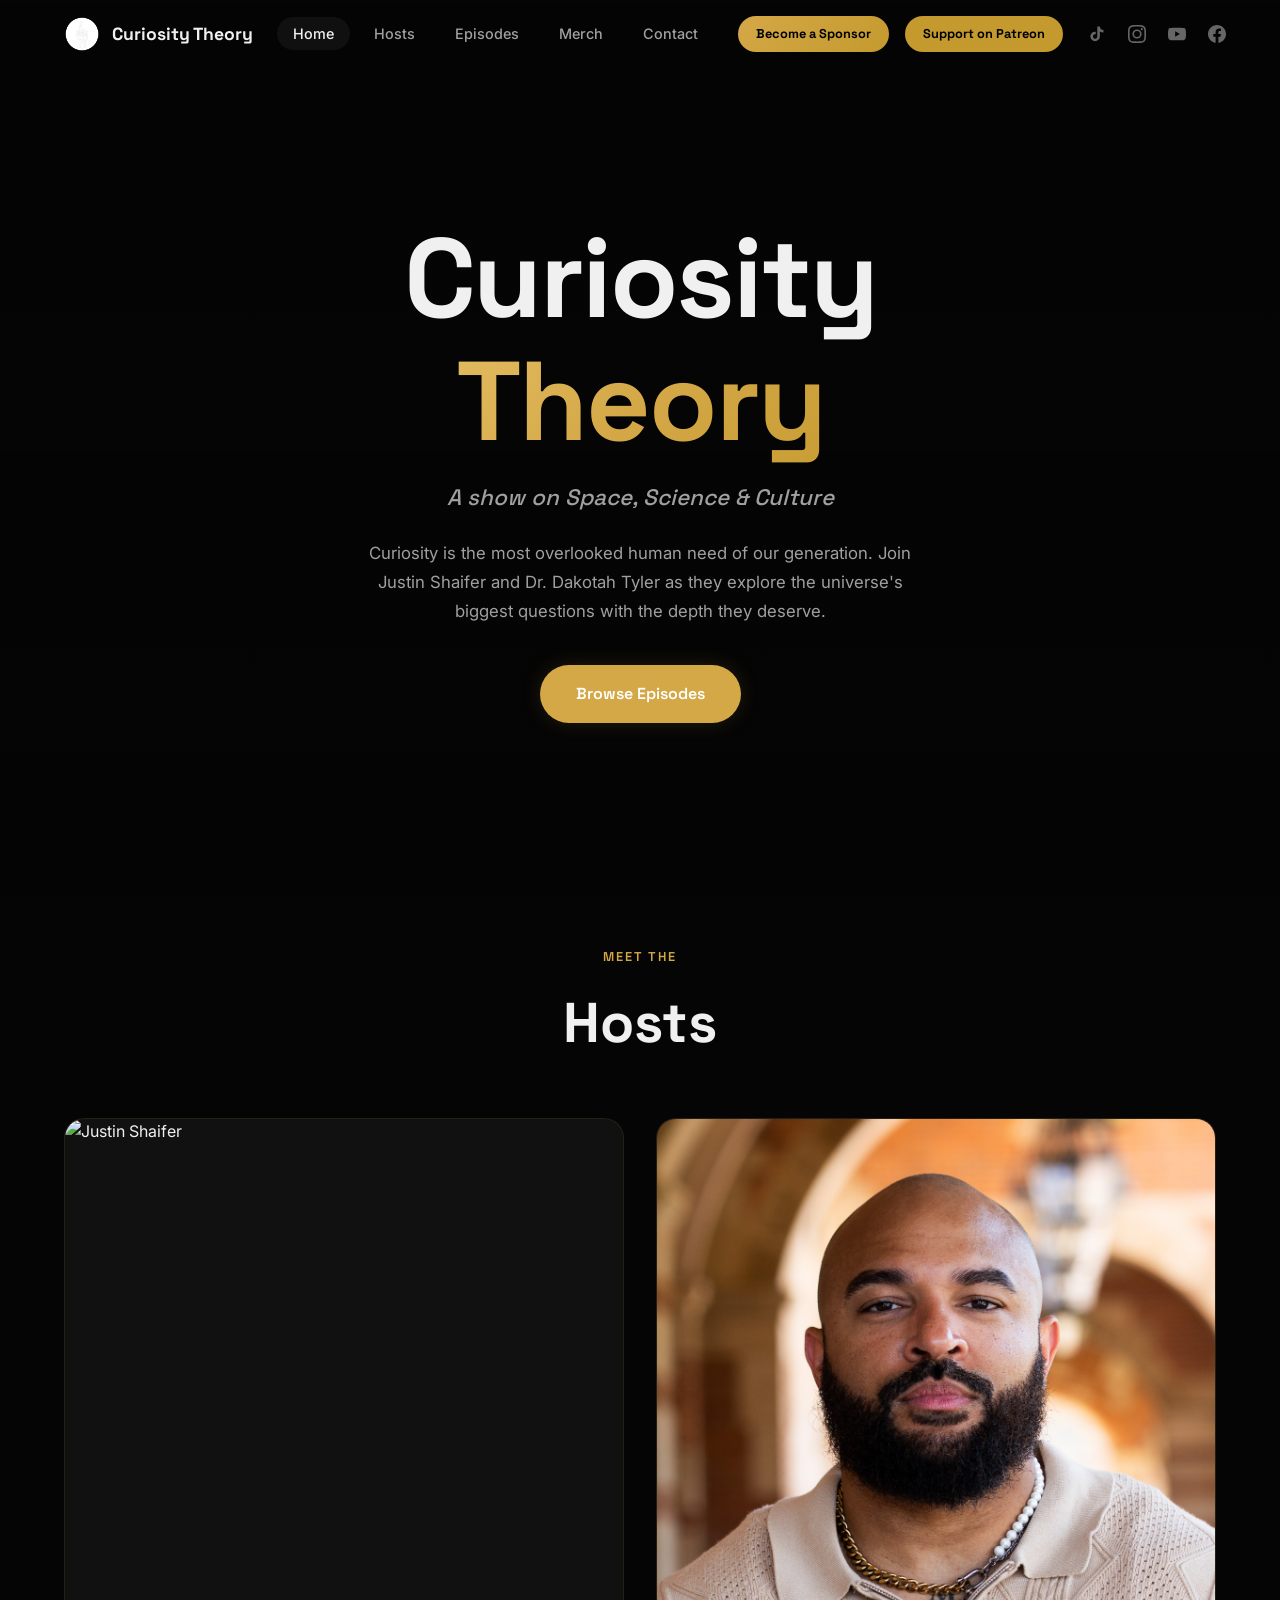
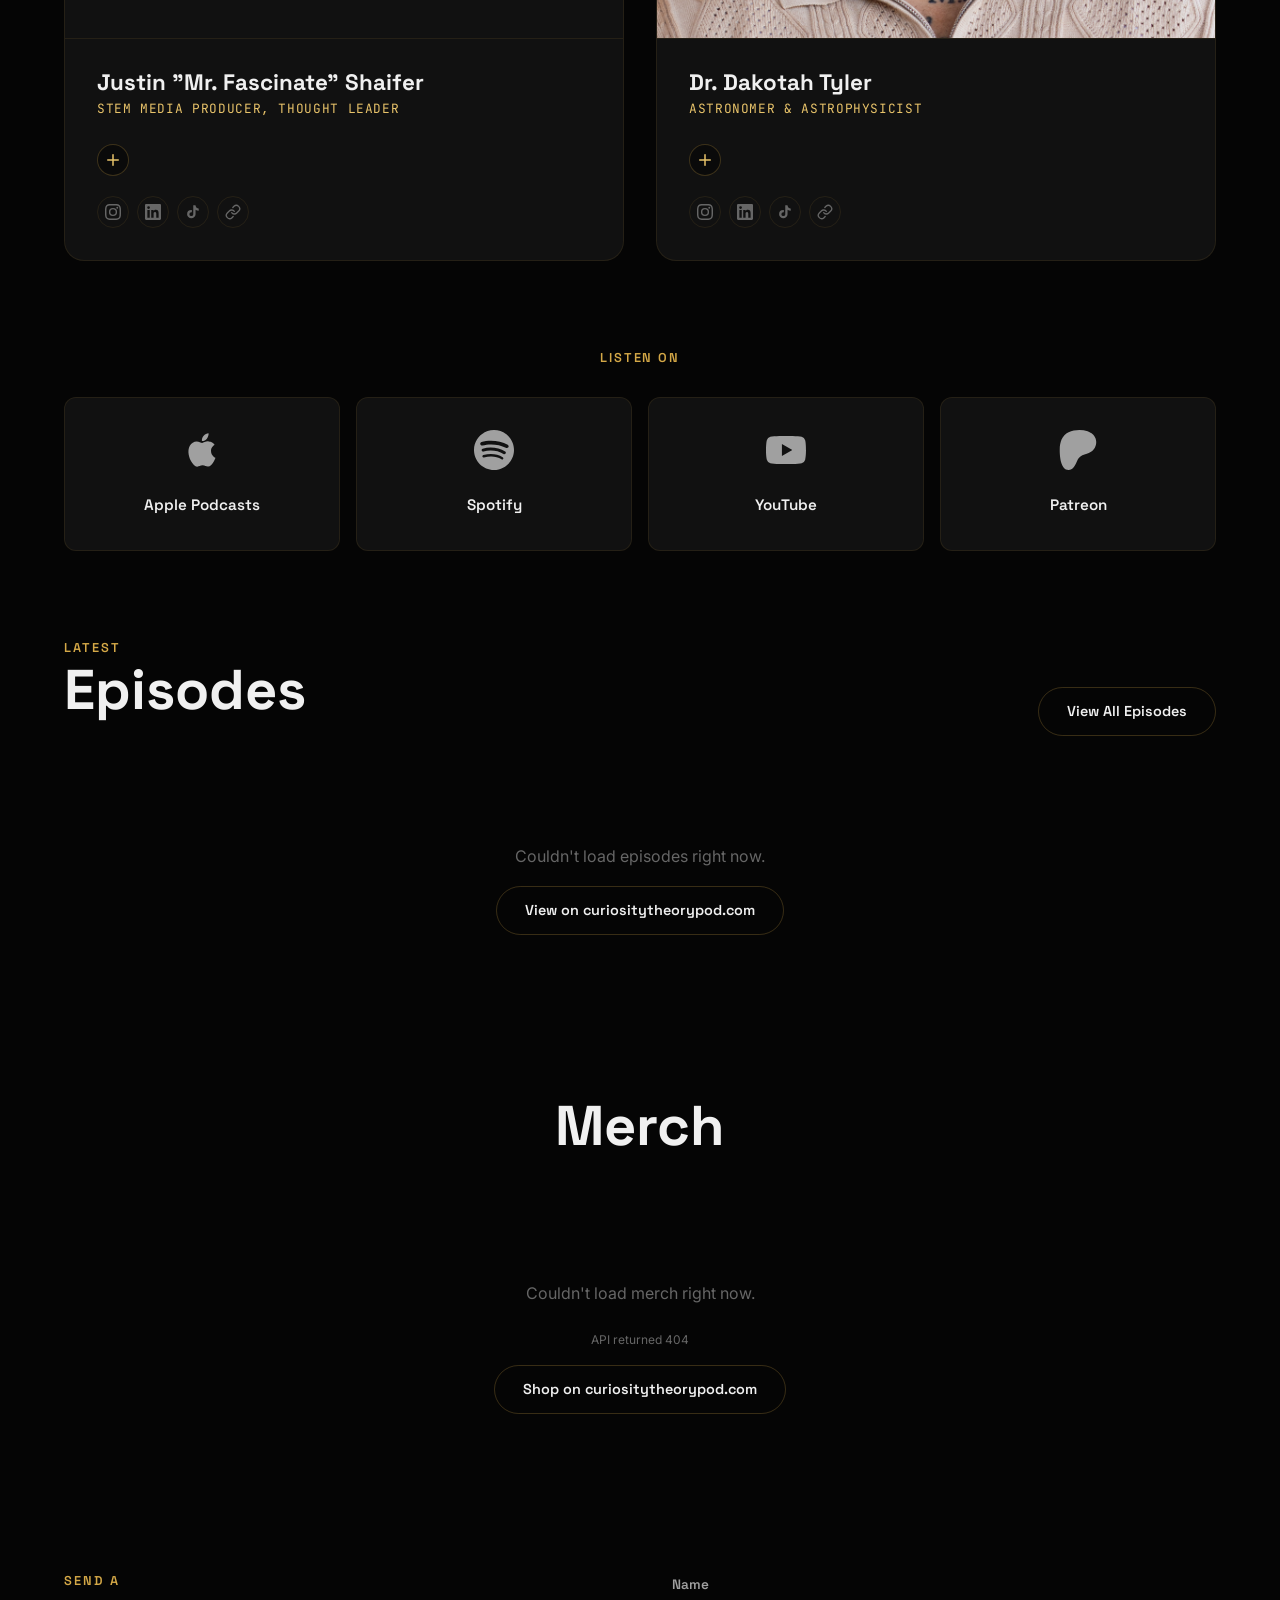
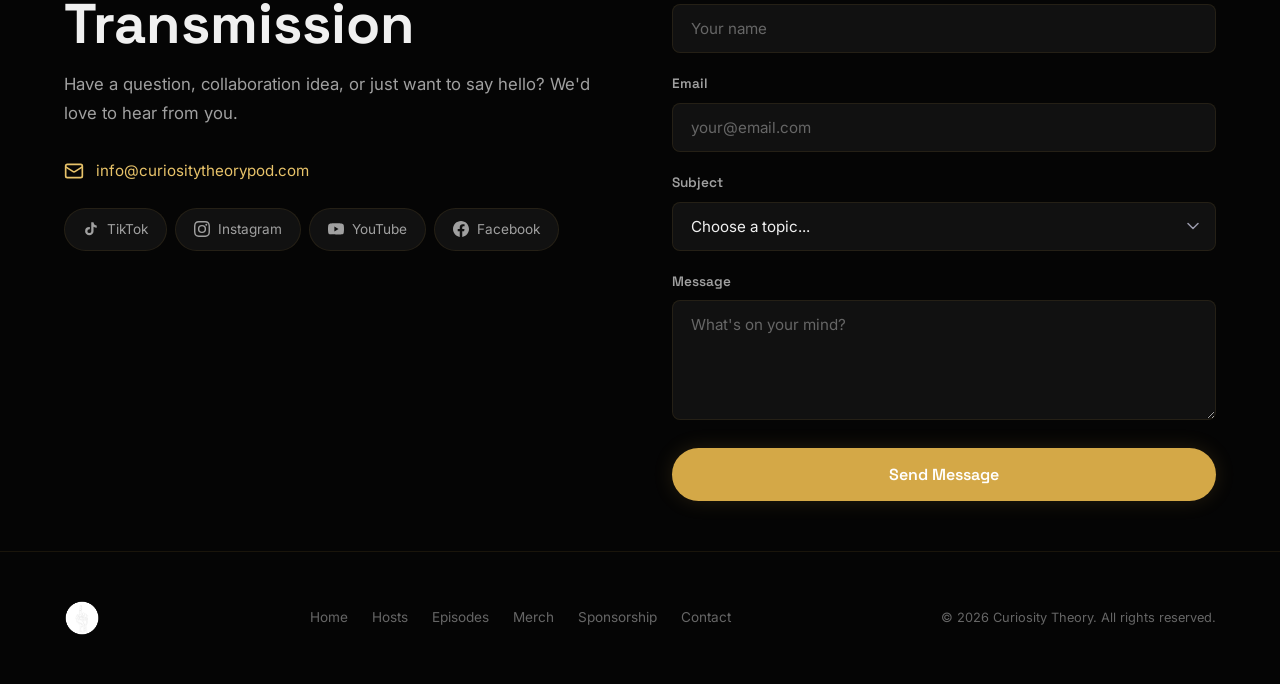
==== commit 2900708e: "Update logo and favicon to Hand Logo Circled.png Replace the-hand-outline.png with the new circled h" ====
--- a/curiosity-theory/index.html
+++ b/curiosity-theory/index.html
@@ -15,18 +15,18 @@
   <meta property="og:title" content="Curiosity Theory Podcast — Wonder with Rigor">
   <meta property="og:description" content="Join Justin Shaifer and Dr. Dakotah Tyler as they explore space, science, and culture with the depth they deserve.">
   <meta property="og:url" content="https://curiositytheorypod.com">
-  <meta property="og:image" content="https://curiositytheorypod.com/the-hand-outline.png">
+  <meta property="og:image" content="https://curiositytheorypod.com/Hand Logo Circled.png">
   <meta property="og:site_name" content="Curiosity Theory">
 
   <!-- Twitter Card -->
   <meta name="twitter:card" content="summary">
   <meta name="twitter:title" content="Curiosity Theory Podcast — Wonder with Rigor">
   <meta name="twitter:description" content="Join Justin Shaifer and Dr. Dakotah Tyler as they explore space, science, and culture with the depth they deserve.">
-  <meta name="twitter:image" content="https://curiositytheorypod.com/the-hand-outline.png">
+  <meta name="twitter:image" content="https://curiositytheorypod.com/Hand Logo Circled.png">
   <link rel="preconnect" href="https://fonts.googleapis.com">
   <link rel="preconnect" href="https://fonts.gstatic.com" crossorigin>
   <link href="https://fonts.googleapis.com/css2?family=Space+Grotesk:wght@400;500;600;700&family=Inter:wght@400;500;600&family=JetBrains+Mono:wght@400;500&display=swap" rel="stylesheet">
-  <link rel="icon" type="image/png" href="the-hand-outline.png">
+  <link rel="icon" type="image/png" href="Hand Logo Circled.png">
   <link rel="stylesheet" href="styles.css">
 </head>
 <body>
@@ -42,7 +42,7 @@
   <nav class="navbar" id="navbar">
     <div class="nav-inner">
       <a href="#" class="nav-logo">
-        <img src="the-hand-outline.png" alt="CT" class="logo-icon-img">
+        <img src="Hand Logo Circled.png" alt="CT" class="logo-icon-img">
         <span class="logo-text">Curiosity Theory</span>
       </a>
       <ul class="nav-links" id="navLinks">
@@ -315,7 +315,7 @@
     <div class="container">
       <div class="footer-inner">
         <div class="footer-brand">
-          <img src="the-hand-outline.png" alt="CT" class="logo-icon-img">
+          <img src="Hand Logo Circled.png" alt="CT" class="logo-icon-img">
         </div>
         <div class="footer-links">
           <a href="#home">Home</a>
--- a/curiosity-theory/styles.css
+++ b/curiosity-theory/styles.css
@@ -1095,10 +1095,41 @@
     justify-content: center;
     gap: 16px;
     z-index: 999;
+    padding: 80px 0 220px;
+    overflow-y: auto;
   }
   .nav-links.open .nav-link {
     font-size: 1.4rem;
     padding: 12px 24px;
+  }
+  .nav-links.open ~ .nav-actions,
+  .nav-actions.open {
+    display: flex;
+    flex-direction: column;
+    align-items: center;
+    gap: 12px;
+    position: fixed;
+    bottom: 48px;
+    left: 0;
+    right: 0;
+    z-index: 1000;
+    padding: 0 32px;
+  }
+  .nav-actions.open .btn-sponsor,
+  .nav-actions.open .btn-accent {
+    width: 100%;
+    max-width: 320px;
+    text-align: center;
+    display: flex;
+    justify-content: center;
+    align-items: center;
+    font-size: 1rem;
+    padding: 16px 24px;
+  }
+  .nav-actions.open .nav-socials {
+    display: flex;
+    gap: 16px;
+    margin-top: 8px;
   }
   .mobile-toggle {
     display: flex;
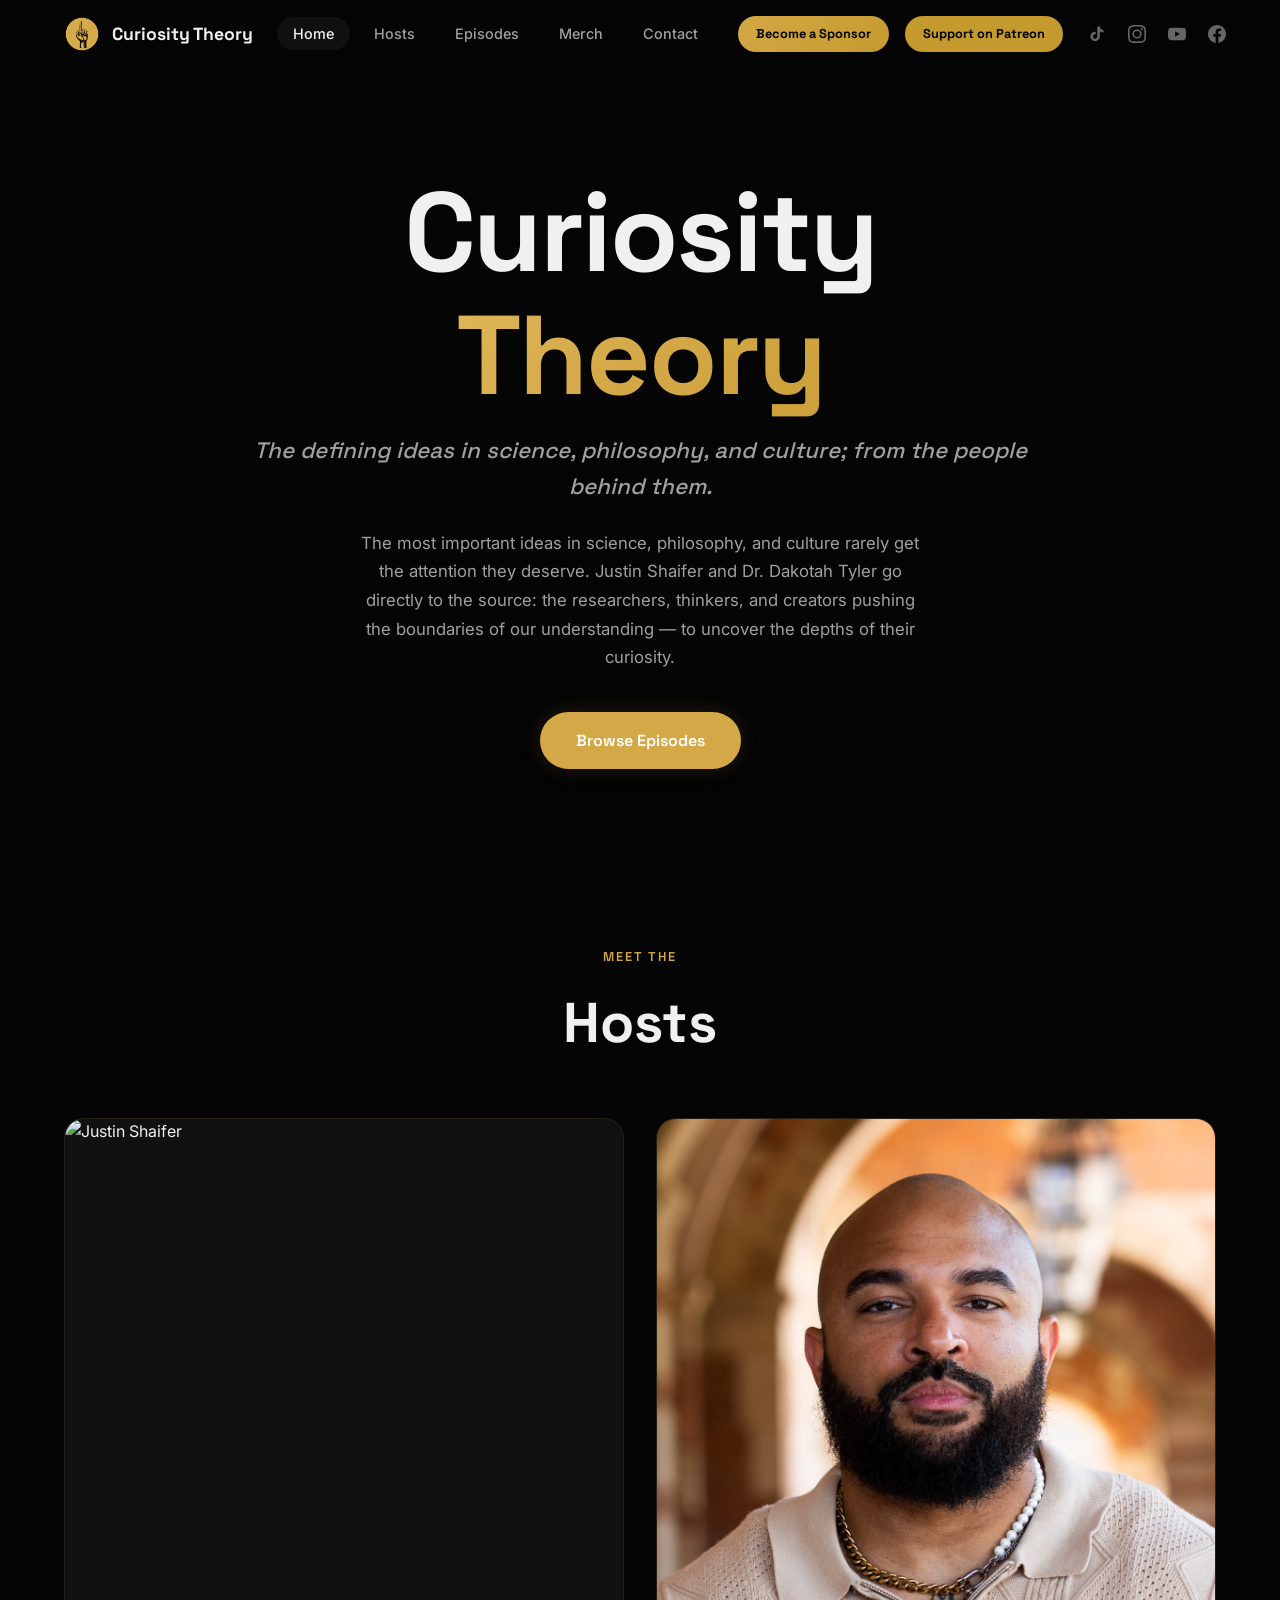
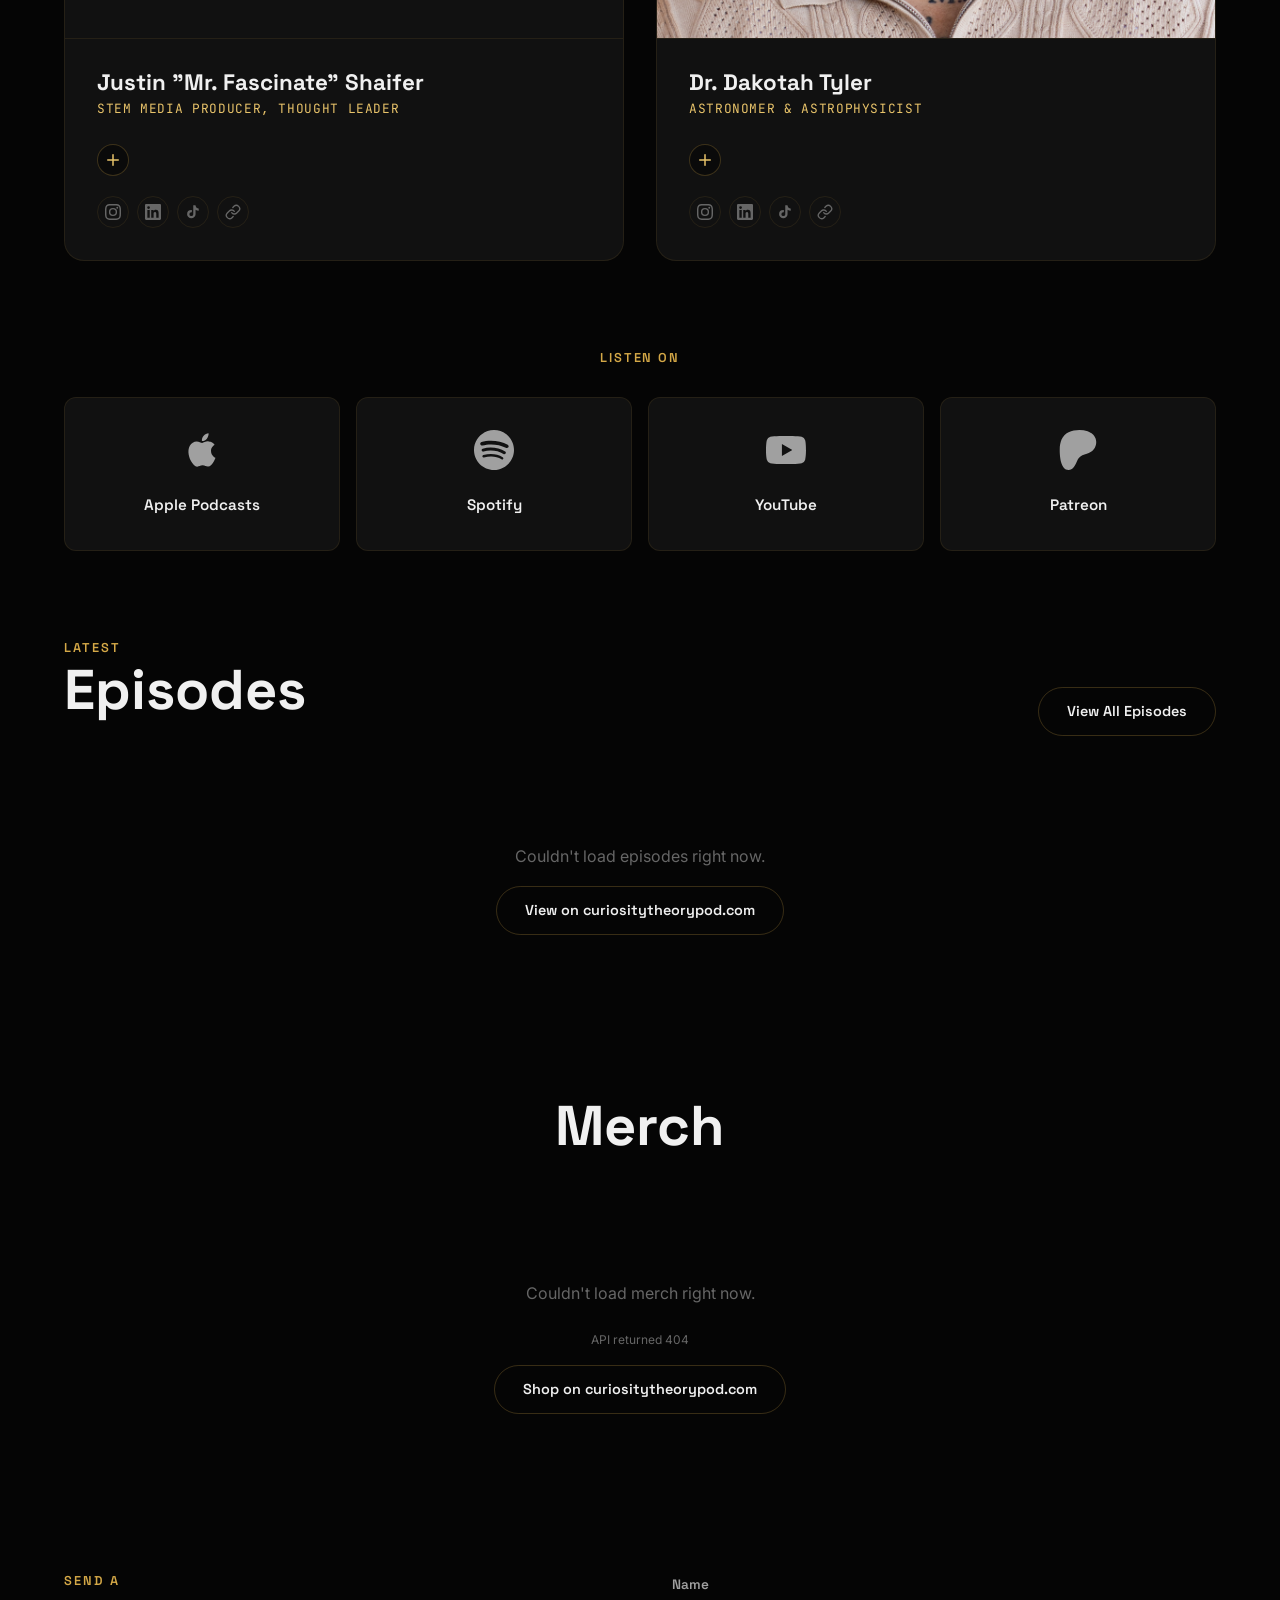
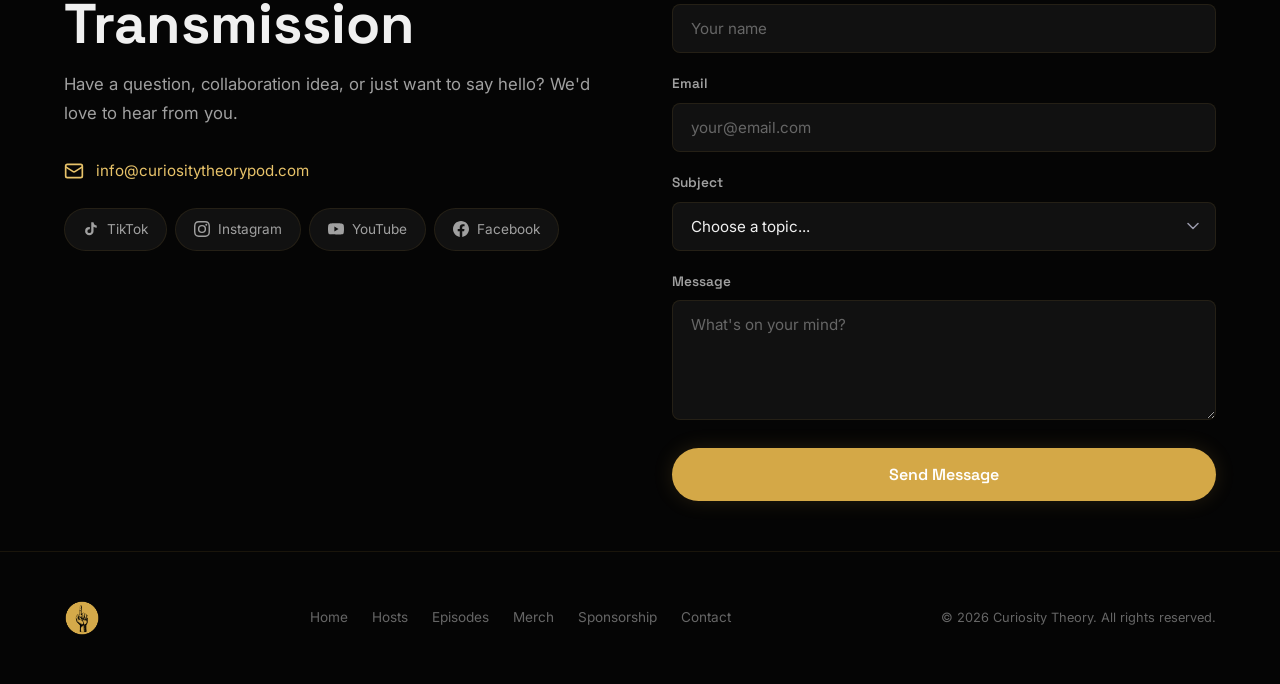
==== commit 8093f781: "Update hero description and subtext with new copy Overview: focuses on going directly to the source " ====
--- a/curiosity-theory/index.html
+++ b/curiosity-theory/index.html
@@ -4,7 +4,7 @@
   <meta charset="UTF-8">
   <meta name="viewport" content="width=device-width, initial-scale=1.0">
   <title>Curiosity Theory Podcast — Wonder with Rigor</title>
-  <meta name="description" content="Join Justin Shaifer and Dr. Dakotah Tyler as they explore space, science, and culture with the depth they deserve. Young, Black, and Rigorous.">
+  <meta name="description" content="The most important ideas in science, philosophy, and culture rarely get the attention they deserve. Justin Shaifer and Dr. Dakotah Tyler go directly to the source. Young, Black, and Rigorous.">
   <meta name="keywords" content="Curiosity Theory, podcast, science, space, culture, Justin Shaifer, Dakotah Tyler, Black scientists, STEM">
   <meta name="author" content="Curiosity Theory">
   <meta name="theme-color" content="#0a0a0f">
@@ -13,7 +13,7 @@
   <!-- Open Graph -->
   <meta property="og:type" content="website">
   <meta property="og:title" content="Curiosity Theory Podcast — Wonder with Rigor">
-  <meta property="og:description" content="Join Justin Shaifer and Dr. Dakotah Tyler as they explore space, science, and culture with the depth they deserve.">
+  <meta property="og:description" content="The most important ideas in science, philosophy, and culture rarely get the attention they deserve. Justin Shaifer and Dr. Dakotah Tyler go directly to the source.">
   <meta property="og:url" content="https://curiositytheorypod.com">
   <meta property="og:image" content="https://curiositytheorypod.com/Hand Logo Circled.png">
   <meta property="og:site_name" content="Curiosity Theory">
@@ -21,7 +21,7 @@
   <!-- Twitter Card -->
   <meta name="twitter:card" content="summary">
   <meta name="twitter:title" content="Curiosity Theory Podcast — Wonder with Rigor">
-  <meta name="twitter:description" content="Join Justin Shaifer and Dr. Dakotah Tyler as they explore space, science, and culture with the depth they deserve.">
+  <meta name="twitter:description" content="The most important ideas in science, philosophy, and culture rarely get the attention they deserve. Justin Shaifer and Dr. Dakotah Tyler go directly to the source.">
   <meta name="twitter:image" content="https://curiositytheorypod.com/Hand Logo Circled.png">
   <link rel="preconnect" href="https://fonts.googleapis.com">
   <link rel="preconnect" href="https://fonts.gstatic.com" crossorigin>
@@ -89,11 +89,9 @@
         <span class="title-line">Curiosity</span>
         <span class="title-line accent">Theory</span>
       </h1>
-      <p class="hero-tagline">A show on Space, Science &amp; Culture</p>
+      <p class="hero-tagline">The defining ideas in science, philosophy, and culture; from the people behind them.</p>
       <p class="hero-description">
-        Curiosity is the most overlooked human need of our generation.
-        Join Justin Shaifer and Dr. Dakotah Tyler as they explore the universe's
-        biggest questions with the depth they deserve.
+        The most important ideas in science, philosophy, and culture rarely get the attention they deserve. Justin Shaifer and Dr. Dakotah Tyler go directly to the source: the researchers, thinkers, and creators pushing the boundaries of our understanding &mdash; to uncover the depths of their curiosity.
       </p>
       <div class="hero-cta">
         <a href="#episodes" class="btn btn-primary btn-lg">Browse Episodes</a>
--- a/curiosity-theory/styles.css
+++ b/curiosity-theory/styles.css
@@ -278,7 +278,6 @@
   width: 36px;
   height: 36px;
   object-fit: contain;
-  filter: brightness(0) invert(1);
 }
 
 .nav-links {
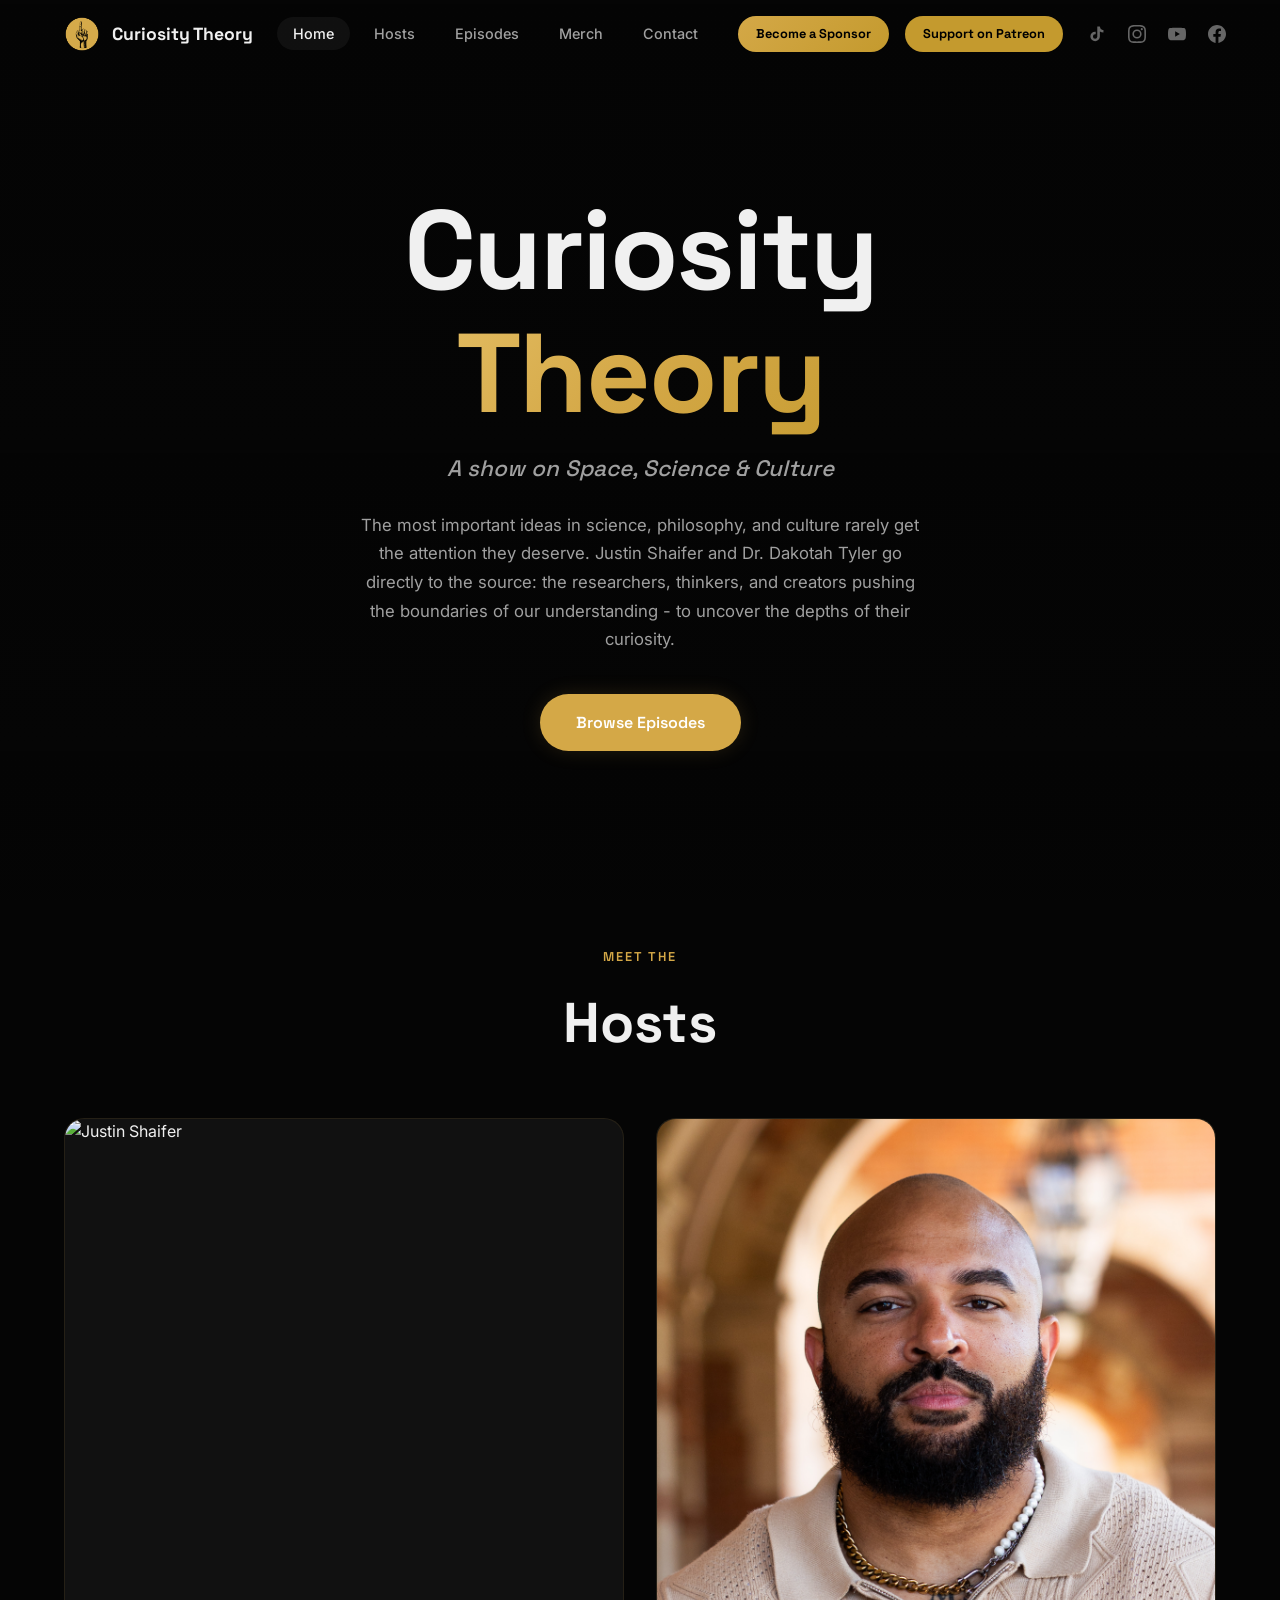
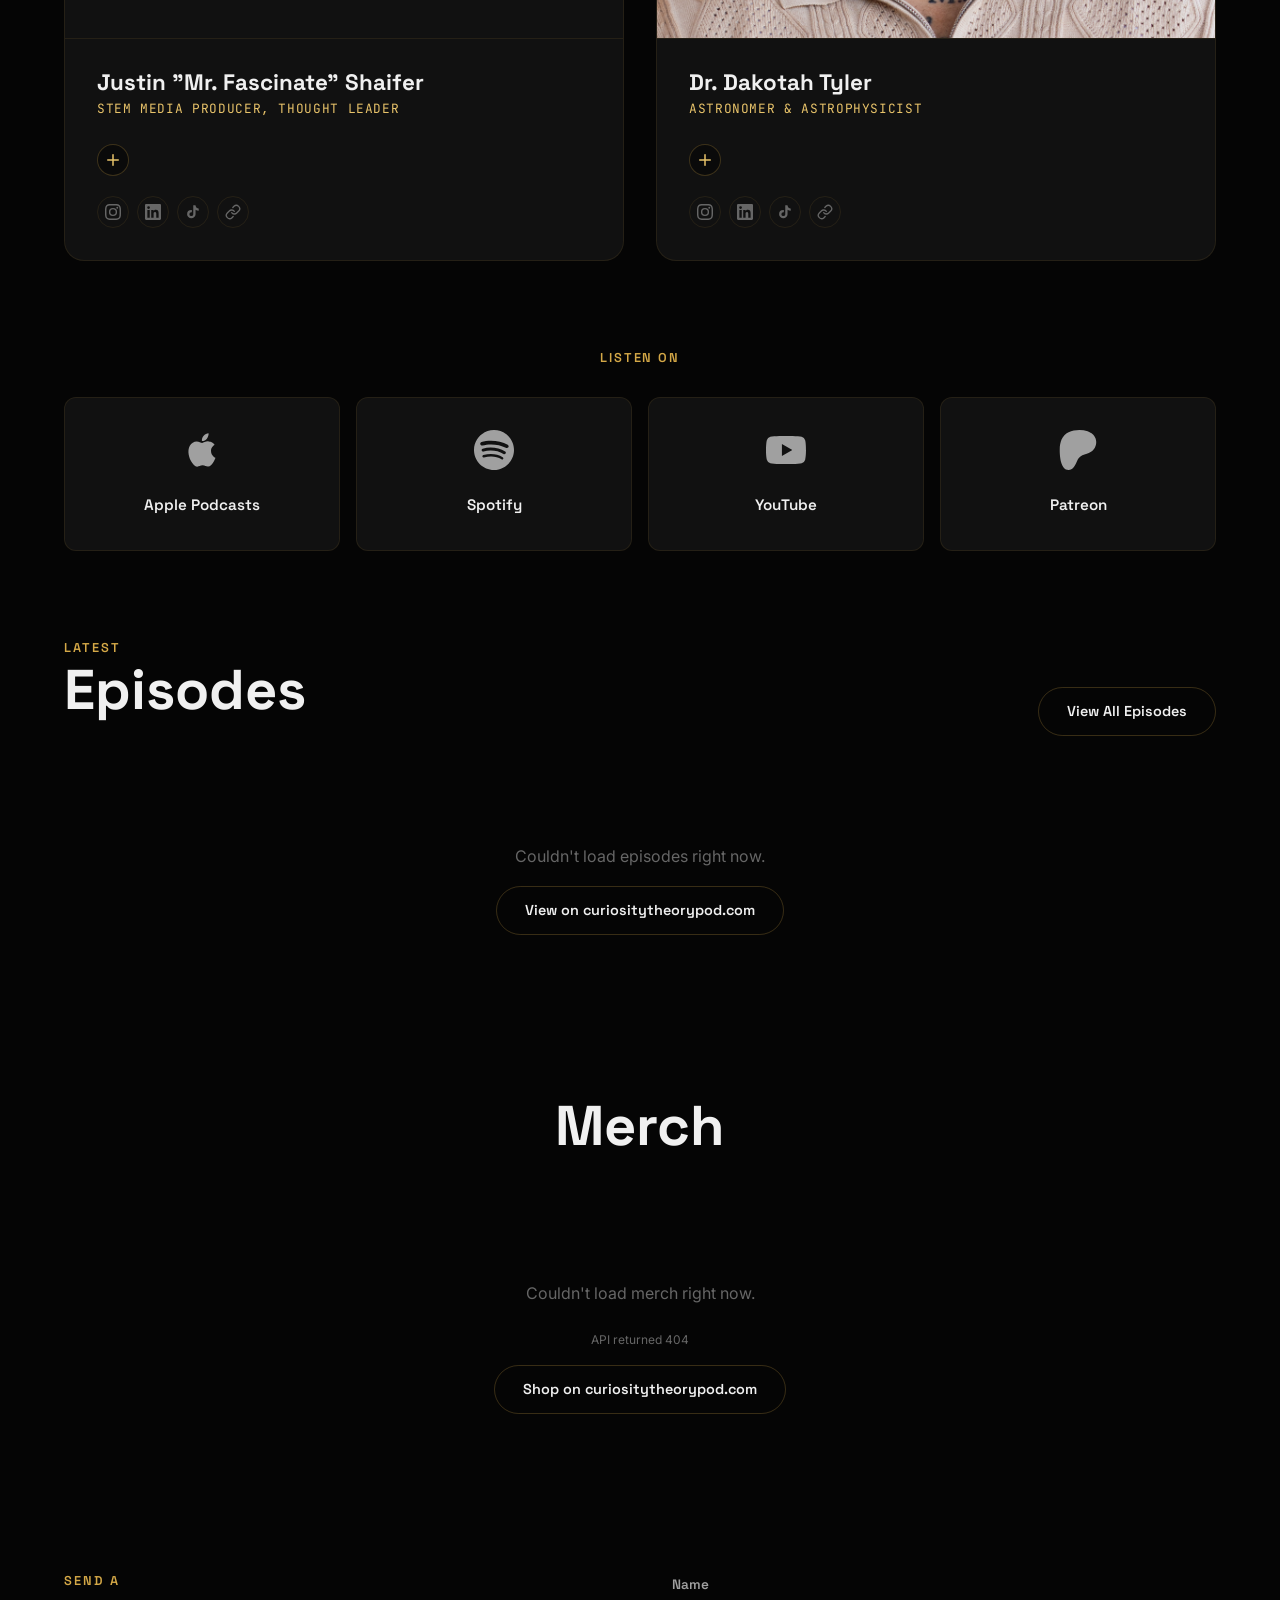
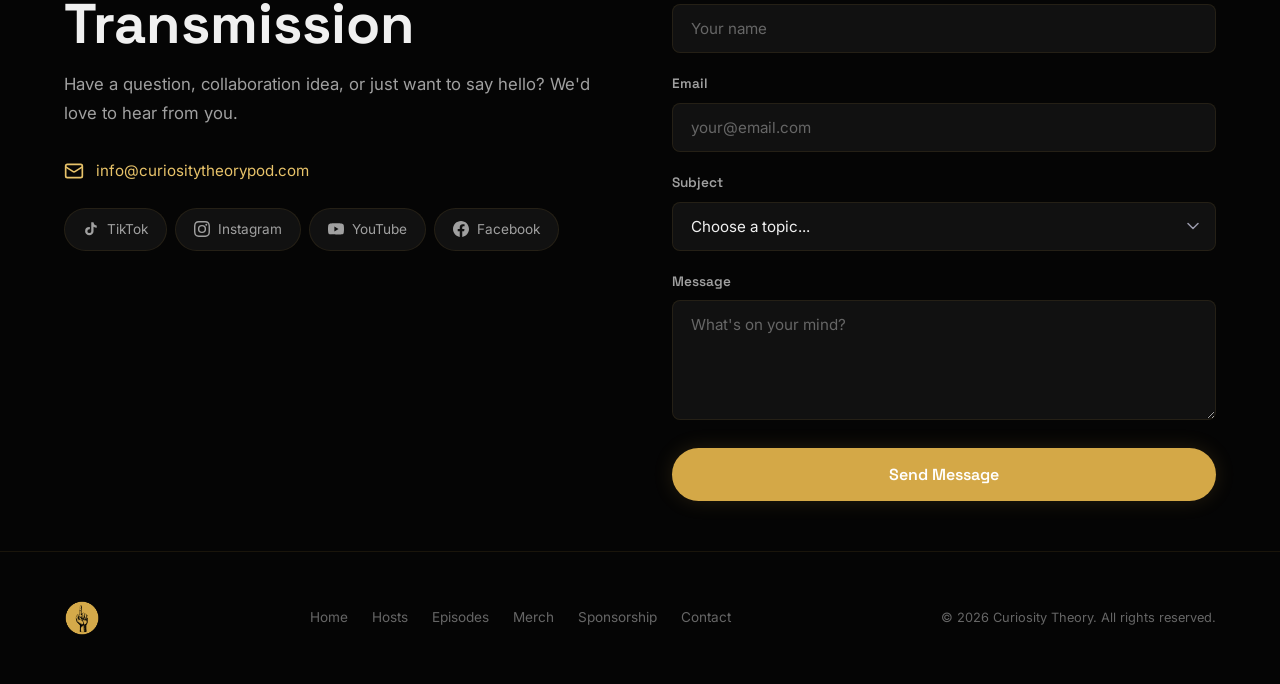
==== commit 626a2ead: "Revert subtext to 'A show on Space, Science & Culture' and remove em dash https://claude.ai/code/ses" ====
--- a/curiosity-theory/index.html
+++ b/curiosity-theory/index.html
@@ -89,9 +89,9 @@
         <span class="title-line">Curiosity</span>
         <span class="title-line accent">Theory</span>
       </h1>
-      <p class="hero-tagline">The defining ideas in science, philosophy, and culture; from the people behind them.</p>
+      <p class="hero-tagline">A show on Space, Science &amp; Culture</p>
       <p class="hero-description">
-        The most important ideas in science, philosophy, and culture rarely get the attention they deserve. Justin Shaifer and Dr. Dakotah Tyler go directly to the source: the researchers, thinkers, and creators pushing the boundaries of our understanding &mdash; to uncover the depths of their curiosity.
+        The most important ideas in science, philosophy, and culture rarely get the attention they deserve. Justin Shaifer and Dr. Dakotah Tyler go directly to the source: the researchers, thinkers, and creators pushing the boundaries of our understanding - to uncover the depths of their curiosity.
       </p>
       <div class="hero-cta">
         <a href="#episodes" class="btn btn-primary btn-lg">Browse Episodes</a>
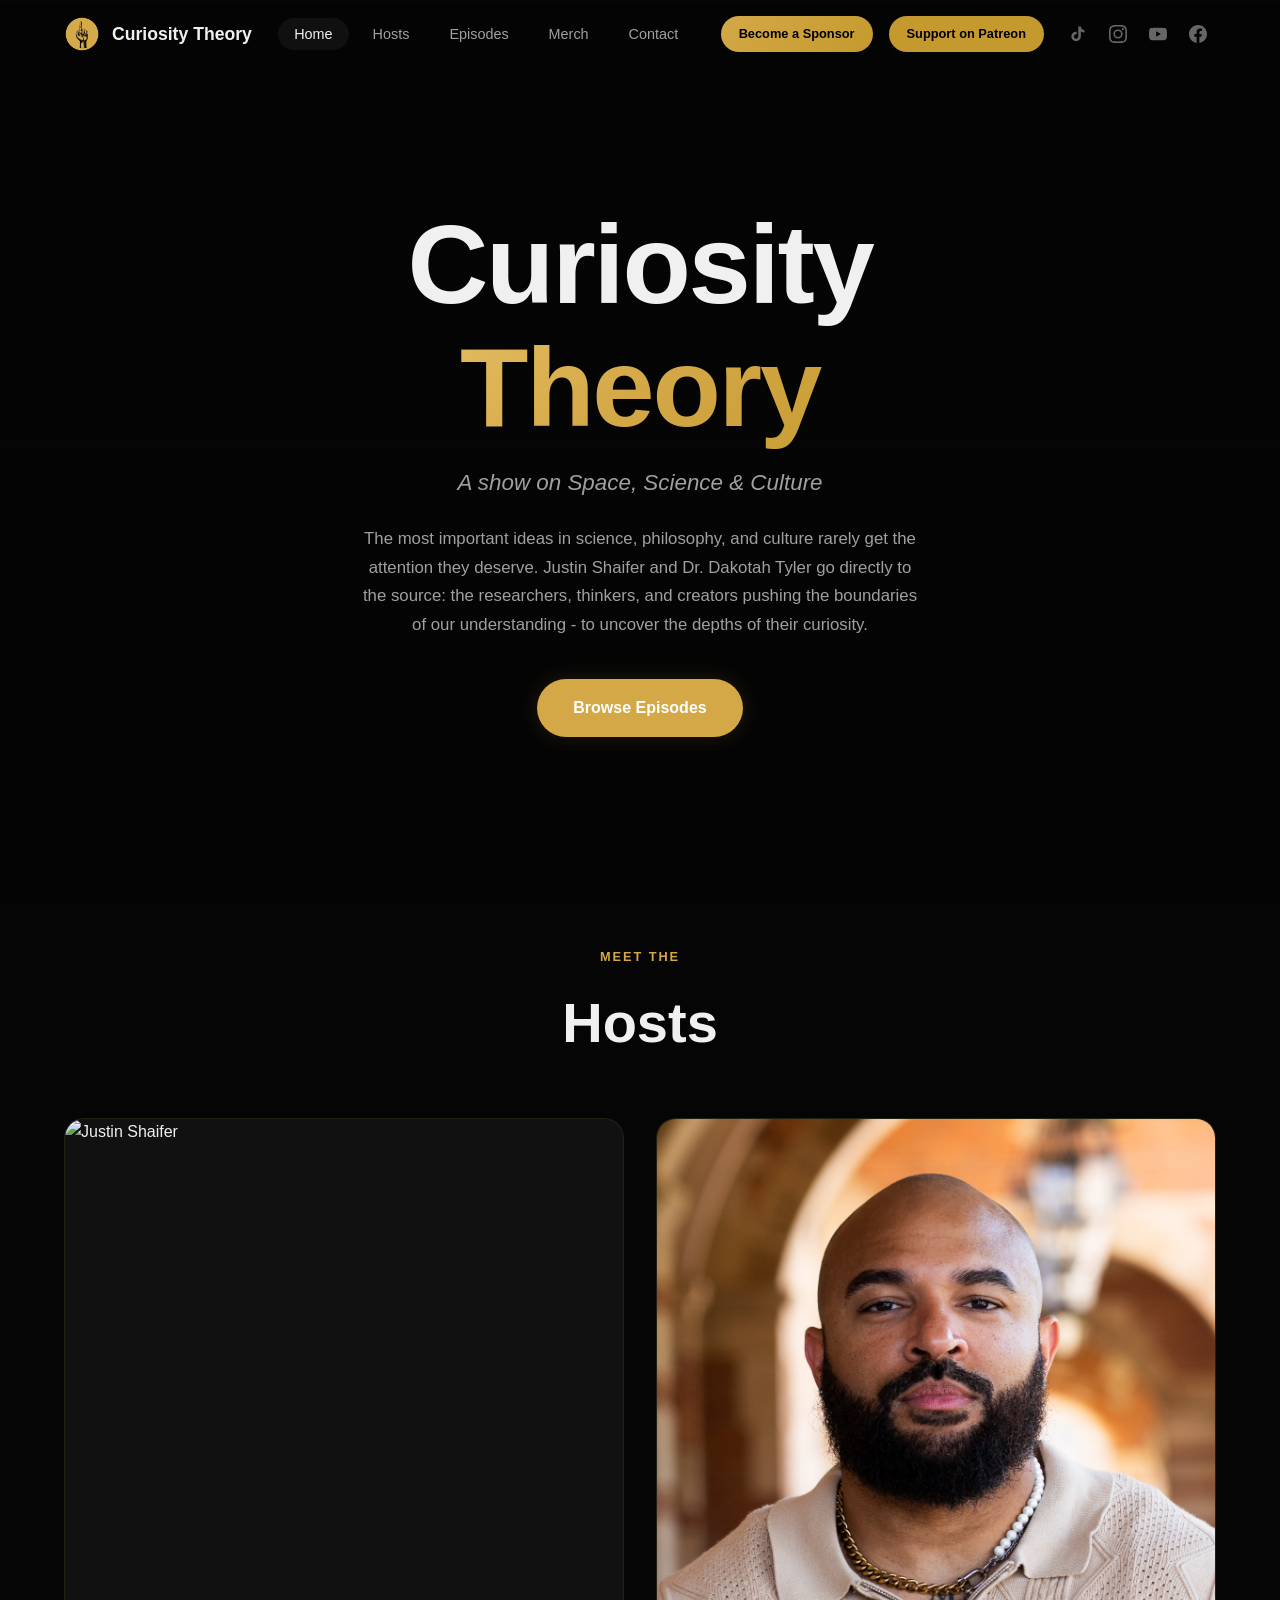
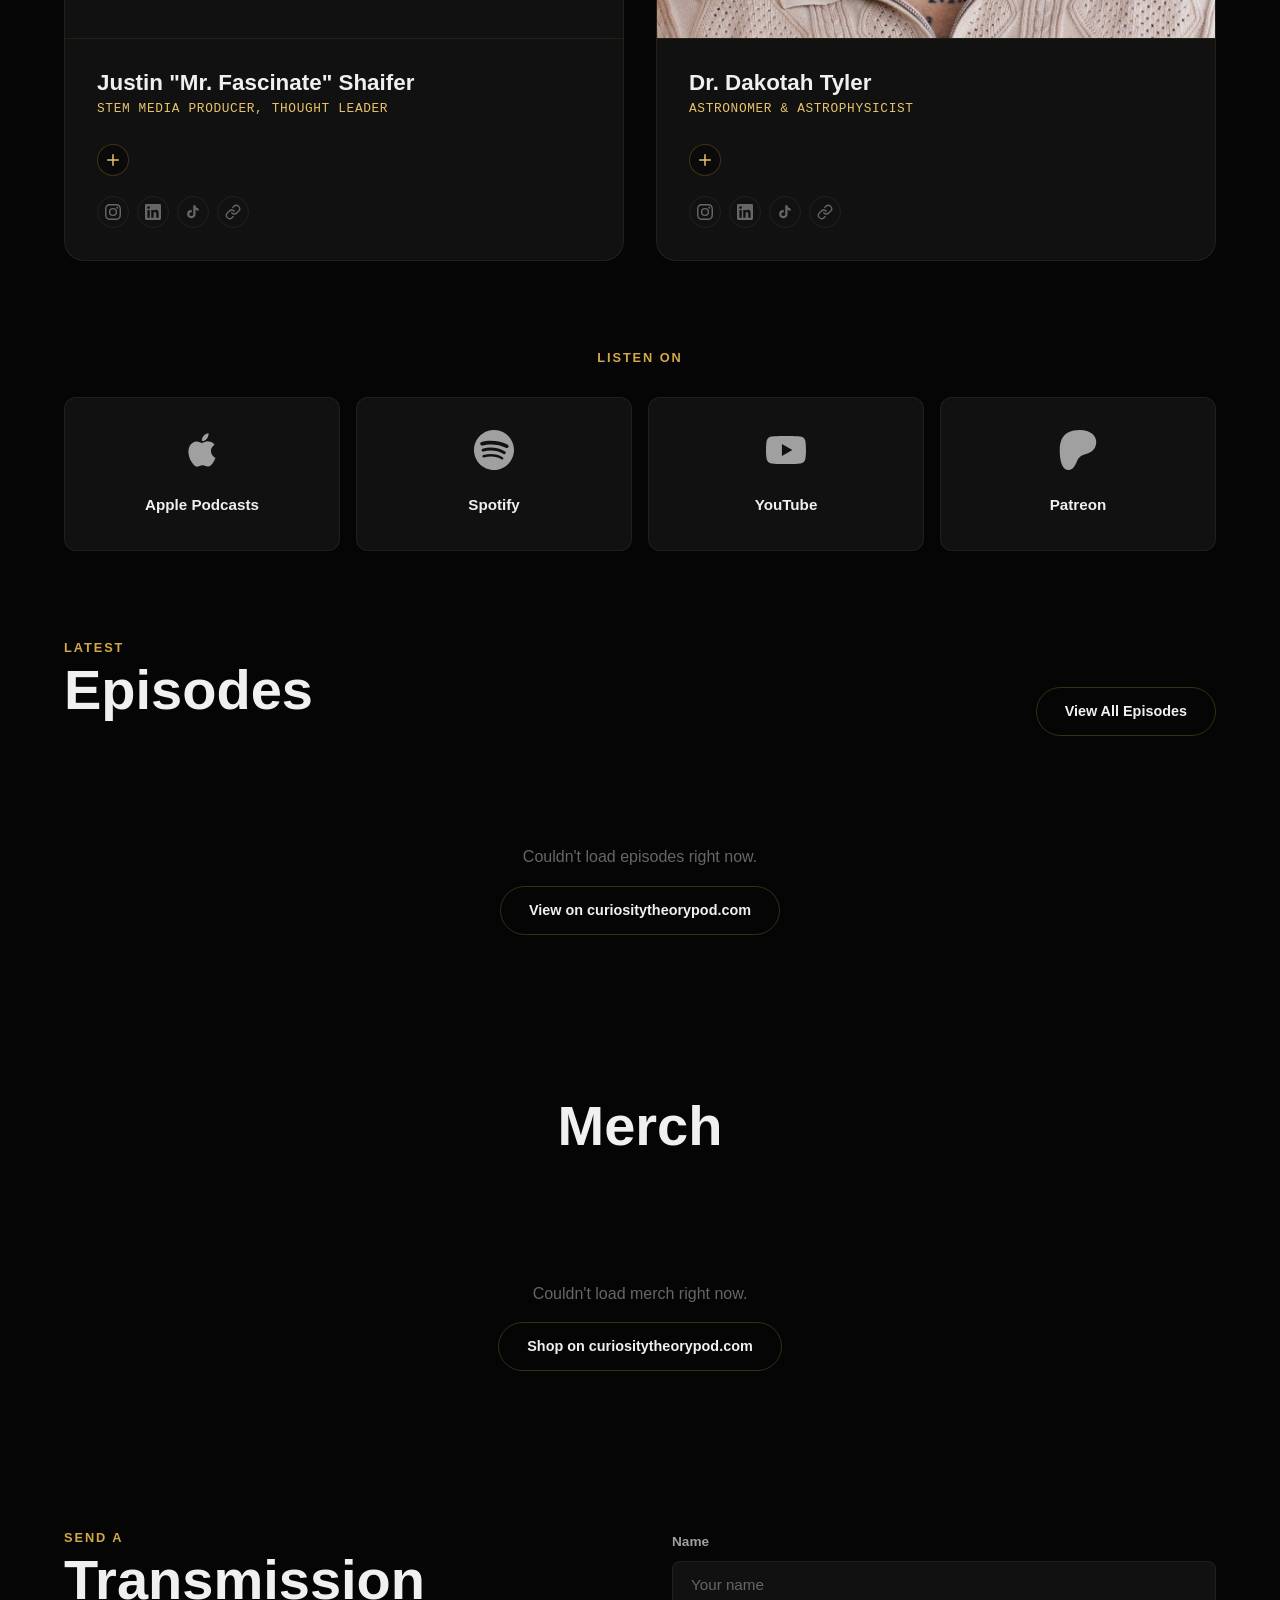
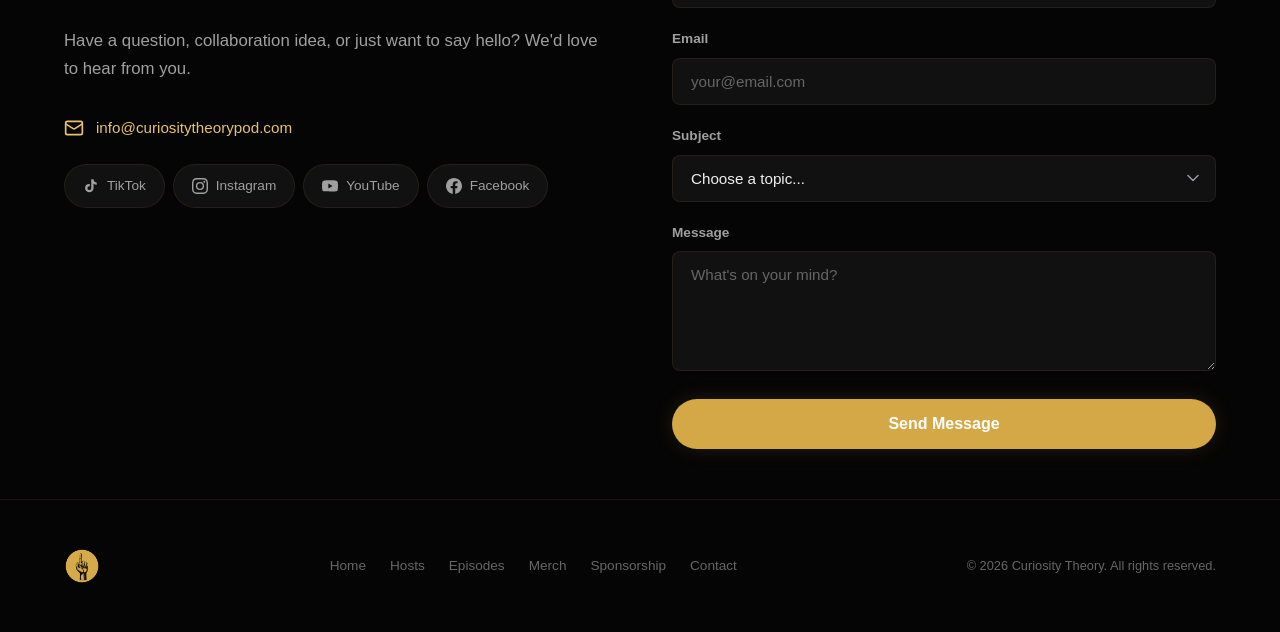
==== commit 3aff1c45: "Fix security vulnerabilities and harden site - Replace innerHTML with safe DOM construction for epis" ====
--- a/curiosity-theory/index.html
+++ b/curiosity-theory/index.html
@@ -8,6 +8,7 @@
   <meta name="keywords" content="Curiosity Theory, podcast, science, space, culture, Justin Shaifer, Dakotah Tyler, Black scientists, STEM">
   <meta name="author" content="Curiosity Theory">
   <meta name="theme-color" content="#0a0a0f">
+  <meta http-equiv="Content-Security-Policy" content="default-src 'self'; script-src 'self'; style-src 'self' 'unsafe-inline' https://fonts.googleapis.com; font-src 'self' https://fonts.gstatic.com; img-src 'self' https://i.ytimg.com https://*.printify.com data:; media-src 'self'; connect-src 'self' https://api.allorigins.win https://formspree.io; form-action 'self' https://formspree.io; frame-ancestors 'none';">
   <link rel="canonical" href="https://curiositytheorypod.com">
 
   <!-- Open Graph -->
@@ -15,14 +16,14 @@
   <meta property="og:title" content="Curiosity Theory Podcast — Wonder with Rigor">
   <meta property="og:description" content="The most important ideas in science, philosophy, and culture rarely get the attention they deserve. Justin Shaifer and Dr. Dakotah Tyler go directly to the source.">
   <meta property="og:url" content="https://curiositytheorypod.com">
-  <meta property="og:image" content="https://curiositytheorypod.com/Hand Logo Circled.png">
+  <meta property="og:image" content="https://curiositytheorypod.com/Hand%20Logo%20Circled.png">
   <meta property="og:site_name" content="Curiosity Theory">
 
   <!-- Twitter Card -->
   <meta name="twitter:card" content="summary">
   <meta name="twitter:title" content="Curiosity Theory Podcast — Wonder with Rigor">
   <meta name="twitter:description" content="The most important ideas in science, philosophy, and culture rarely get the attention they deserve. Justin Shaifer and Dr. Dakotah Tyler go directly to the source.">
-  <meta name="twitter:image" content="https://curiositytheorypod.com/Hand Logo Circled.png">
+  <meta name="twitter:image" content="https://curiositytheorypod.com/Hand%20Logo%20Circled.png">
   <link rel="preconnect" href="https://fonts.googleapis.com">
   <link rel="preconnect" href="https://fonts.gstatic.com" crossorigin>
   <link href="https://fonts.googleapis.com/css2?family=Space+Grotesk:wght@400;500;600;700&family=Inter:wght@400;500;600&family=JetBrains+Mono:wght@400;500&display=swap" rel="stylesheet">
@@ -280,6 +281,7 @@
           </div>
         </div>
         <form class="contact-form" action="https://formspree.io/f/mgonrglv" method="POST">
+          <input type="text" name="_gotcha" style="display:none" tabindex="-1" autocomplete="off">
           <div class="form-group">
             <label for="name">Name</label>
             <input type="text" id="name" name="name" placeholder="Your name" required>
